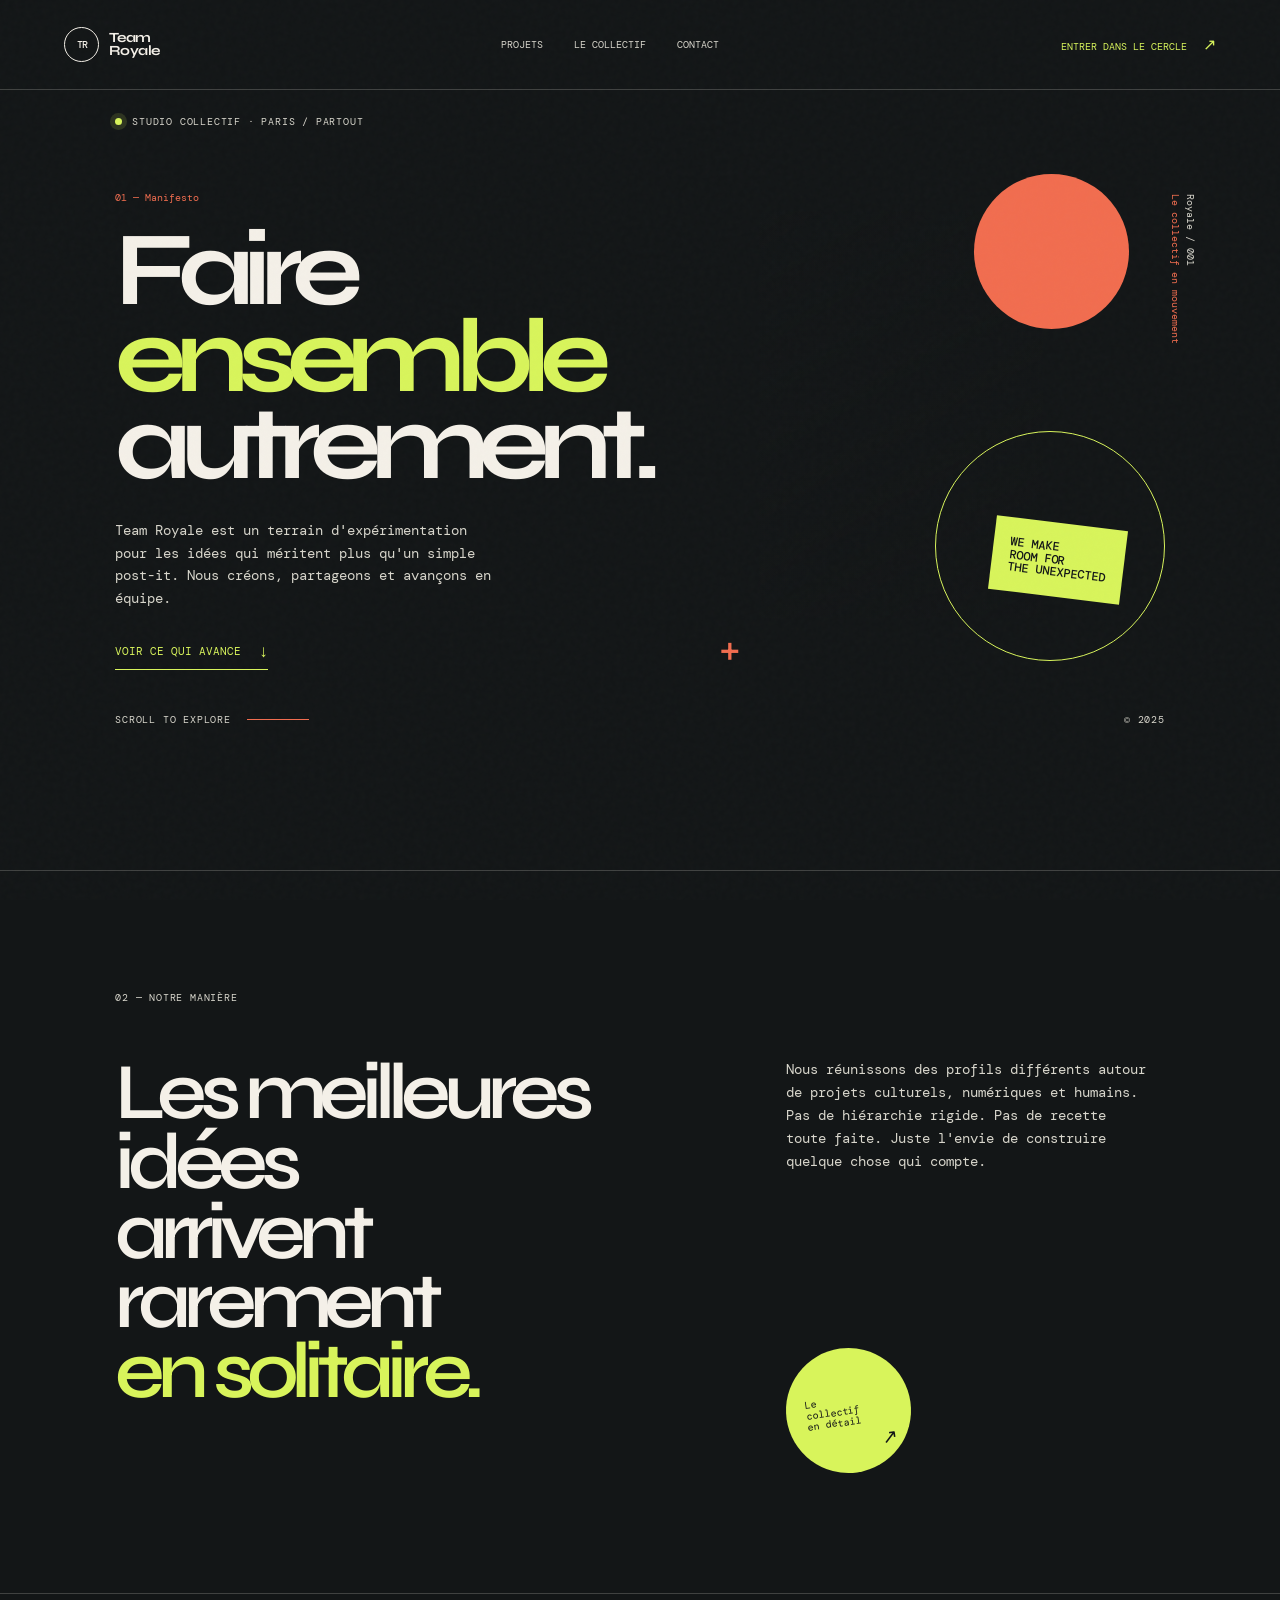
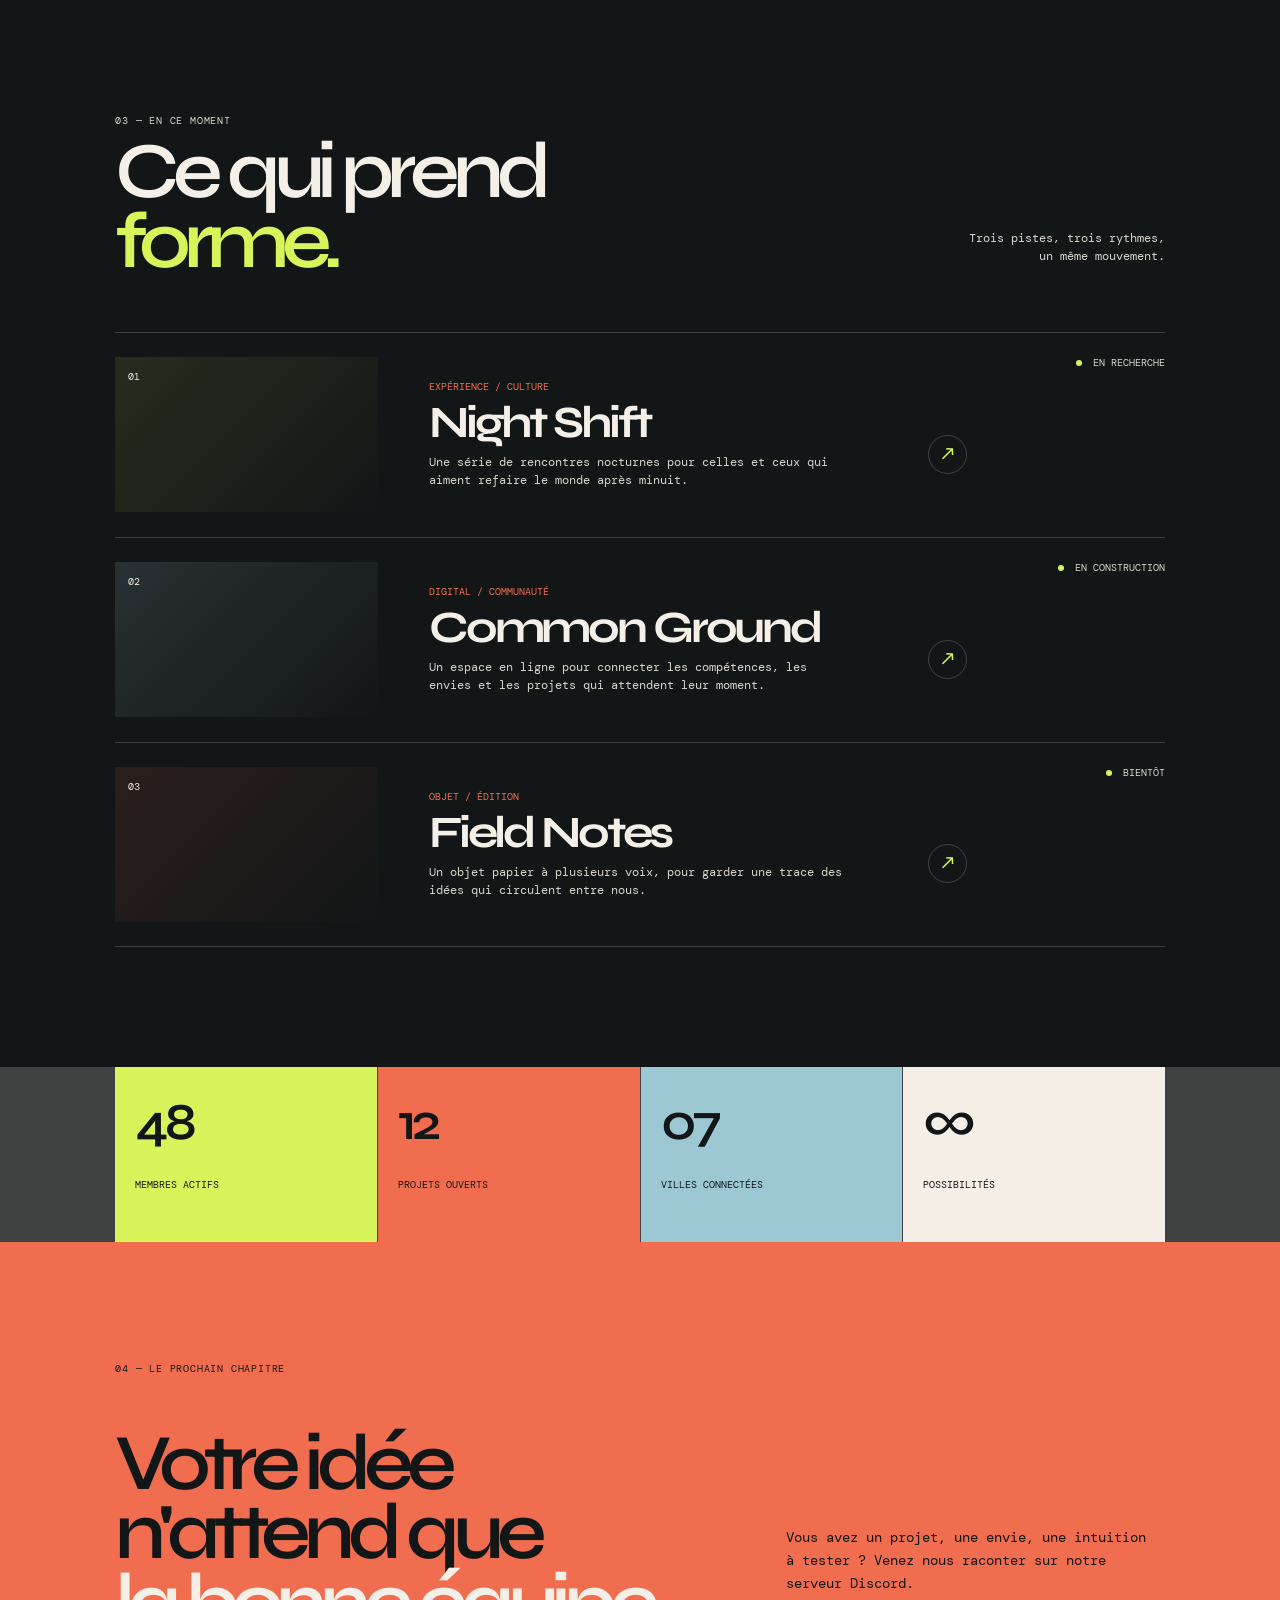
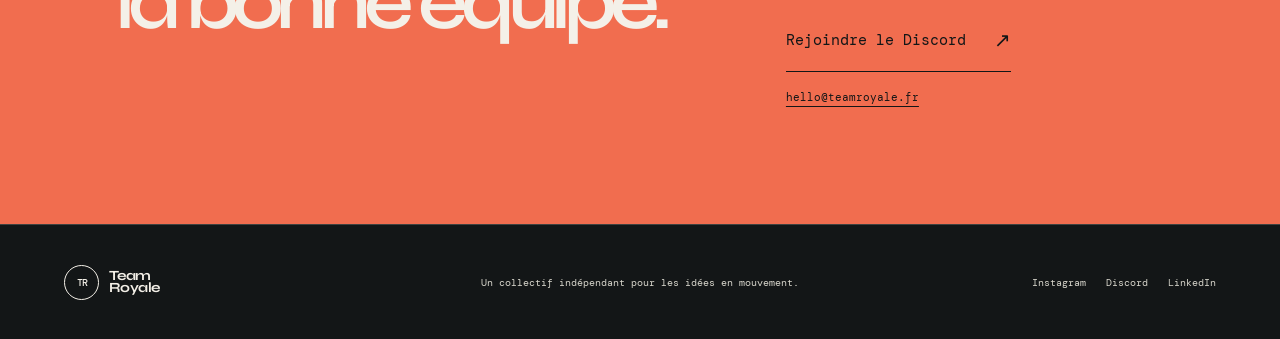
==== acceuil.html @ 202d406e "mise à jour" ====
<!doctype html>
<html lang="fr">
<head>
    <meta charset="UTF-8">
    <meta name="viewport" content="width=device-width, initial-scale=1.0">
    <meta name="description" content="Team Royale est un collectif qui transforme les bonnes idées en projets vivants.">
    <title>Team Royale — Communauté</title>
    <link rel="preconnect" href="https://fonts.googleapis.com">
    <link rel="preconnect" href="https://fonts.gstatic.com" crossorigin>
    <link href="https://fonts.googleapis.com/css2?family=DM+Mono:wght@400;500&family=Syne:wght@400;600;700;800&display=swap" rel="stylesheet">
    <link rel="stylesheet" href="acceuil.css">
</head>
<body>
    <div class="grain"></div>
    <header class="topbar">
        <a class="logo" href="#accueil" aria-label="Team Royale - Accueil"><span>TR</span><b>Team<br>Royale</b></a>
        <nav class="nav" aria-label="Navigation principale">
            <a href="#projets">Projets</a>
            <a href="#collectif">Le collectif</a>
            <a href="#contact">Contact</a>
        </nav>
        <a class="topbar-cta" href="https://discord.com/invite/ad7aMevNMx" target="_blank" rel="noopener noreferrer">Entrer dans le cercle <span>↗</span></a>
    </header>

    <main id="accueil">
        <section class="hero">
            <div class="hero-topline"><span class="pulse"></span> Studio collectif · Paris / partout</div>
            <div class="hero-layout">
                <div class="hero-copy">
                    <p class="hero-index">01 — Manifesto</p>
                    <h1>Faire<br><i>ensemble</i><br>autrement.</h1>
                    <p class="hero-text">Team Royale est un terrain d'expérimentation pour les idées qui méritent plus qu'un simple post-it. Nous créons, partageons et avançons en équipe.</p>
                    <a class="underlined-link" href="#projets">Voir ce qui avance <span>↓</span></a>
                </div>
                <div class="hero-visual" role="img" aria-label="Composition abstraite aux couleurs de Team Royale">
                    <div class="visual-photo"></div>
                    <div class="visual-sun"></div>
                    <div class="visual-circle"></div>
                    <div class="visual-tag">WE MAKE<br>ROOM FOR<br>THE UNEXPECTED</div>
                    <div class="visual-cross">+</div>
                    <div class="visual-caption">Royale / 001<br><span>Le collectif en mouvement</span></div>
                </div>
            </div>
            <div class="hero-bottomline"><span>Scroll to explore</span><span class="line"></span><span>© 2025</span></div>
        </section>

        <section class="statement" id="collectif">
            <p class="label">02 — Notre manière</p>
            <div class="statement-content">
                <h2>Les meilleures idées<br>arrivent rarement<br><i>en solitaire.</i></h2>
                <div class="statement-side">
                    <p>Nous réunissons des profils différents autour de projets culturels, numériques et humains. Pas de hiérarchie rigide. Pas de recette toute faite. Juste l'envie de construire quelque chose qui compte.</p>
                    <a class="circle-link" href="#contact" aria-label="En savoir plus sur le collectif"><span>Le collectif<br>en détail</span><b>↗</b></a>
                </div>
            </div>
        </section>

        <section class="projects" id="projets">
            <div class="section-head">
                <div><p class="label">03 — En ce moment</p><h2>Ce qui prend<br><i>forme.</i></h2></div>
                <p>Trois pistes, trois rythmes,<br>un même mouvement.</p>
            </div>
            <div class="project-list">
                <article class="project-row">
                    <div class="project-visual visual-one"><span>01</span></div>
                    <div class="project-details"><p class="project-category">Expérience / Culture</p><h3>Night Shift</h3><p class="project-description">Une série de rencontres nocturnes pour celles et ceux qui aiment refaire le monde après minuit.</p><a href="#contact" aria-label="Découvrir Night Shift">↗</a></div>
                    <div class="project-status"><span></span> En recherche</div>
                </article>
                <article class="project-row">
                    <div class="project-visual visual-two"><span>02</span></div>
                    <div class="project-details"><p class="project-category">Digital / Communauté</p><h3>Common Ground</h3><p class="project-description">Un espace en ligne pour connecter les compétences, les envies et les projets qui attendent leur moment.</p><a href="#contact" aria-label="Découvrir Common Ground">↗</a></div>
                    <div class="project-status"><span></span> En construction</div>
                </article>
                <article class="project-row">
                    <div class="project-visual visual-three"><span>03</span></div>
                    <div class="project-details"><p class="project-category">Objet / Édition</p><h3>Field Notes</h3><p class="project-description">Un objet papier à plusieurs voix, pour garder une trace des idées qui circulent entre nous.</p><a href="#contact" aria-label="Découvrir Field Notes">↗</a></div>
                    <div class="project-status"><span></span> Bientôt</div>
                </article>
            </div>
        </section>

        <section class="numbers" aria-label="Chiffres de Team Royale">
            <div><strong>48</strong><span>membres actifs</span></div>
            <div><strong>12</strong><span>projets ouverts</span></div>
            <div><strong>07</strong><span>villes connectées</span></div>
            <div><strong>∞</strong><span>possibilités</span></div>
        </section>

        <section class="contact" id="contact">
            <p class="label">04 — Le prochain chapitre</p>
            <div class="contact-content">
                <h2>Votre idée<br>n'attend que<br><i>la bonne équipe.</i></h2>
                <div class="contact-action"><p>Vous avez un projet, une envie, une intuition à tester ? Venez nous raconter sur notre serveur Discord.</p><a class="contact-button" href="https://discord.com/invite/ad7aMevNMx" target="_blank" rel="noopener noreferrer">Rejoindre le Discord <span>↗</span></a><a class="contact-email" href="mailto:hello@teamroyale.fr">hello@teamroyale.fr</a></div>
            </div>
        </section>
    </main>

    <footer class="footer">
        <a class="logo" href="#accueil"><span>TR</span><b>Team<br>Royale</b></a>
        <p>Un collectif indépendant pour les idées en mouvement.</p>
        <div class="footer-links"><a href="#contact">Instagram</a><a href="https://discord.com/invite/ad7aMevNMx" target="_blank" rel="noopener noreferrer">Discord</a><a href="#contact">LinkedIn</a></div>
    </footer>
</body>
</html>
---- acceuil.css ----
:root {
    --night: #131617;
    --cream: #f4f0e8;
    --soft: #d8d6cc;
    --acid: #d8f45b;
    --orange: #f16d4f;
    --blue: #9cc8d4;
    --line: rgba(244, 240, 232, .2);
    --heading: "Syne", sans-serif;
    --mono: "DM Mono", monospace;
}

* { box-sizing: border-box; }
html { scroll-behavior: smooth; }
body { margin: 0; background: var(--night); color: var(--cream); font-family: var(--heading); }
a { color: inherit; text-decoration: none; }
.grain { position: fixed; z-index: 10; inset: 0; pointer-events: none; opacity: .045; background-image: url("data:image/svg+xml,%3Csvg viewBox='0 0 180 180' xmlns='http://www.w3.org/2000/svg'%3E%3Cfilter id='n'%3E%3CfeTurbulence type='fractalNoise' baseFrequency='.9' numOctaves='4' stitchTiles='stitch'/%3E%3C/filter%3E%3Crect width='100%25' height='100%25' filter='url(%23n)' opacity='.45'/%3E%3C/svg%3E"); }
.topbar { position: relative; z-index: 2; min-height: 90px; padding: 22px 5vw; display: flex; align-items: center; justify-content: space-between; border-bottom: 1px solid var(--line); }
.logo { display: flex; align-items: center; gap: 10px; font-size: 14px; line-height: .86; letter-spacing: -.04em; }
.logo span { display: grid; place-items: center; width: 35px; height: 35px; border: 1px solid var(--cream); border-radius: 50%; font: 500 10px var(--mono); letter-spacing: -.1em; }
.logo b { font-weight: 700; }
.nav { display: flex; gap: 31px; color: var(--soft); font: 10px var(--mono); text-transform: uppercase; }
.nav a, .footer-links a, .topbar-cta { transition: color .2s ease; }
.nav a:hover, .footer-links a:hover, .topbar-cta:hover { color: var(--acid); }
.topbar-cta { color: var(--acid); font: 10px var(--mono); text-transform: uppercase; }
.topbar-cta span { margin-left: 10px; font-size: 16px; }
.hero { position: relative; min-height: 780px; padding: 25px 9vw 35px; }
.hero-topline, .hero-bottomline, .label { color: var(--soft); font: 10px var(--mono); letter-spacing: .08em; text-transform: uppercase; }
.hero-topline { display: flex; align-items: center; gap: 10px; }
.pulse { width: 7px; height: 7px; border-radius: 50%; background: var(--acid); box-shadow: 0 0 0 5px rgba(216, 244, 91, .13); }
.hero-layout { display: grid; grid-template-columns: 1fr 1fr; gap: 5vw; align-items: center; max-width: 1230px; margin: 35px auto 0; }
.hero-index { margin: 0 0 23px; color: var(--orange); font: 10px var(--mono); }
h1, h2, h3, p { margin-top: 0; }
h1 { margin-bottom: 31px; font-size: clamp(65px, 8.2vw, 130px); line-height: .83; letter-spacing: -.1em; font-weight: 700; }
h1 i, h2 i { color: var(--acid); font-style: normal; }
.hero-text { max-width: 385px; margin-bottom: 31px; color: var(--soft); font: 14px/1.6 var(--mono); }
.underlined-link { display: inline-flex; align-items: center; gap: 17px; padding-bottom: 7px; border-bottom: 1px solid var(--acid); color: var(--acid); font: 11px var(--mono); text-transform: uppercase; }
.underlined-link span { font-size: 17px; }
.hero-visual { position: relative; height: 535px; }
.visual-photo { position: absolute; top: 9%; left: 10%; width: 63%; height: 76%; background: linear-gradient(150deg, rgba(19, 22, 23, .05), rgba(19, 22, 23, .5)), url("https://images.unsplash.com/photo-1497366811353-6870744d04b2?auto=format&fit=crop&w=900&q=85") center/cover; filter: saturate(.85); }
.visual-sun { position: absolute; top: 2%; right: 8%; width: 155px; height: 155px; border-radius: 50%; background: var(--orange); }
.visual-circle { position: absolute; right: 0; bottom: 7%; width: 230px; height: 230px; border: 1px solid var(--acid); border-radius: 50%; }
.visual-tag { position: absolute; right: 9%; bottom: 19%; padding: 18px 17px; color: var(--night); background: var(--acid); font: 500 12px/1.05 var(--mono); transform: rotate(7deg); }
.visual-cross { position: absolute; left: 1%; bottom: 4%; color: var(--orange); font-size: 47px; }
.visual-caption { position: absolute; top: 31%; right: -4%; color: var(--soft); font: 10px/1.5 var(--mono); transform: rotate(90deg); transform-origin: right; }
.visual-caption span { color: var(--orange); }
.hero-bottomline { display: flex; align-items: center; gap: 16px; max-width: 1230px; margin: 15px auto 0; }
.hero-bottomline .line { width: 62px; height: 1px; background: var(--orange); }
.hero-bottomline span:last-child { margin-left: auto; }
.statement, .projects, .contact { padding: 120px 9vw; border-top: 1px solid var(--line); }
.statement-content, .contact-content { display: grid; grid-template-columns: 1.2fr .8fr; gap: 8vw; margin-top: 54px; }
h2 { font-size: clamp(48px, 6.2vw, 92px); line-height: .88; letter-spacing: -.09em; font-weight: 600; }
.statement-side { display: flex; flex-direction: column; justify-content: space-between; align-items: flex-start; min-height: 270px; }
.statement-side p, .contact-action p { max-width: 360px; color: var(--soft); font: 14px/1.65 var(--mono); }
.circle-link { display: grid; grid-template-columns: 1fr 25px; align-items: center; gap: 18px; width: 125px; height: 125px; padding: 20px; border-radius: 50%; color: var(--night); background: var(--acid); font: 10px/1.1 var(--mono); transform: rotate(-8deg); transition: transform .2s ease; }
.circle-link:hover { transform: rotate(0) scale(1.04); }
.circle-link b { align-self: end; font-size: 19px; font-weight: 400; }
.section-head { display: flex; align-items: end; justify-content: space-between; gap: 30px; margin-bottom: 55px; }
.section-head h2 { margin: 0; }
.section-head > p { color: var(--soft); font: 12px/1.5 var(--mono); text-align: right; }
.project-row { display: grid; grid-template-columns: 25% 1fr 14%; gap: 4vw; align-items: center; min-height: 205px; padding: 23px 0; border-top: 1px solid var(--line); }
.project-row:last-child { border-bottom: 1px solid var(--line); }
.project-visual { position: relative; height: 155px; overflow: hidden; }
.project-visual span { position: absolute; z-index: 1; top: 13px; left: 13px; color: var(--cream); font: 10px var(--mono); }
.visual-one { background: linear-gradient(135deg, rgba(216, 244, 91, .1), rgba(19, 22, 23, .3)), url("https://images.unsplash.com/photo-1500534623283-312aade485b7?auto=format&fit=crop&w=600&q=80") center/cover; }
.visual-two { background: linear-gradient(135deg, rgba(156, 200, 212, .15), rgba(19, 22, 23, .4)), url("https://images.unsplash.com/photo-1516321318423-f06f85e504b3?auto=format&fit=crop&w=600&q=80") center/cover; }
.visual-three { background: linear-gradient(135deg, rgba(241, 109, 79, .1), rgba(19, 22, 23, .35)), url("https://images.unsplash.com/photo-1523726491678-bf852e717f6a?auto=format&fit=crop&w=600&q=80") center/cover; }
.project-details { position: relative; }
.project-category, .project-status { margin-bottom: 10px; color: var(--orange); font: 10px var(--mono); text-transform: uppercase; }
h3 { margin: 0 0 10px; font-size: clamp(28px, 3.5vw, 47px); line-height: .9; letter-spacing: -.07em; }
.project-description { max-width: 420px; margin: 0; color: var(--soft); font: 12px/1.5 var(--mono); }
.project-details > a { position: absolute; right: 0; top: 50%; display: grid; place-items: center; width: 39px; height: 39px; border: 1px solid var(--line); border-radius: 50%; color: var(--acid); font-size: 20px; transition: background .2s ease; }
.project-details > a:hover { background: var(--orange); }
.project-status { align-self: start; justify-self: end; color: var(--soft); white-space: nowrap; }
.project-status span { display: inline-block; width: 6px; height: 6px; margin-right: 5px; border-radius: 50%; background: var(--acid); }
.numbers { display: grid; grid-template-columns: repeat(4, 1fr); gap: 1px; padding: 0 9vw; background: var(--line); }
.numbers div { min-height: 175px; padding: 35px 20px; background: var(--acid); color: var(--night); }
.numbers div:nth-child(2) { background: var(--orange); }
.numbers div:nth-child(3) { background: var(--blue); }
.numbers div:nth-child(4) { background: var(--cream); }
.numbers strong { display: block; margin-bottom: 30px; font-size: 52px; line-height: .8; letter-spacing: -.09em; font-weight: 600; }
.numbers span { font: 10px var(--mono); text-transform: uppercase; }
.contact { min-height: 580px; background: var(--orange); color: var(--night); border-top: 0; }
.contact .label { color: var(--night); }
.contact-content { align-items: end; }
.contact h2 i { color: var(--cream); }
.contact-action p { color: var(--night); }
.contact-button { display: inline-flex; align-items: center; gap: 28px; padding: 18px 0; border-bottom: 1px solid var(--night); font: 15px var(--mono); }
.contact-button span { font-size: 20px; }
.contact-email { display: block; margin-top: 18px; font: 11px var(--mono); text-decoration: underline; text-underline-offset: 5px; }
.footer { min-height: 115px; padding: 32px 5vw; display: grid; grid-template-columns: 1fr 1fr 1fr; align-items: center; gap: 20px; border-top: 1px solid var(--line); }
.footer p { margin: 0; color: var(--soft); font: 10px var(--mono); text-align: center; }
.footer-links { display: flex; justify-content: end; gap: 20px; color: var(--soft); font: 10px var(--mono); }

@media (max-width: 800px) {
    .topbar { padding: 18px 6vw; }
    .nav { display: none; }
    .hero { min-height: auto; padding: 25px 8vw 50px; }
    .hero-layout, .statement-content, .contact-content { display: block; }
    .hero-layout { margin-top: 60px; }
    h1 { font-size: clamp(65px, 18vw, 105px); }
    .hero-visual { height: 400px; margin-top: 65px; }
    .visual-photo { width: 70%; }
    .visual-sun { width: 115px; height: 115px; }
    .visual-circle { width: 180px; height: 180px; }
    .hero-bottomline { margin-top: 28px; }
    .statement, .projects, .contact { padding: 85px 8vw; }
    .statement-content, .contact-content { margin-top: 40px; }
    .statement-side, .contact-action { margin-top: 45px; }
    .section-head { display: block; margin-bottom: 40px; }
    .section-head > p { margin-top: 25px; text-align: left; }
    .project-row { grid-template-columns: 1fr; gap: 17px; padding: 30px 0; }
    .project-visual { height: 210px; }
    .project-status { justify-self: start; }
    .numbers { grid-template-columns: 1fr 1fr; padding: 0 8vw; }
    .numbers div { min-height: 135px; padding: 25px 15px; }
    .numbers strong { margin-bottom: 20px; font-size: 40px; }
    .footer { grid-template-columns: 1fr; justify-items: center; text-align: center; }
    .footer-links { justify-content: center; }
}

@media (prefers-reduced-motion: reduce) { html { scroll-behavior: auto; } *, *::before, *::after { transition-duration: .01ms !important; } }
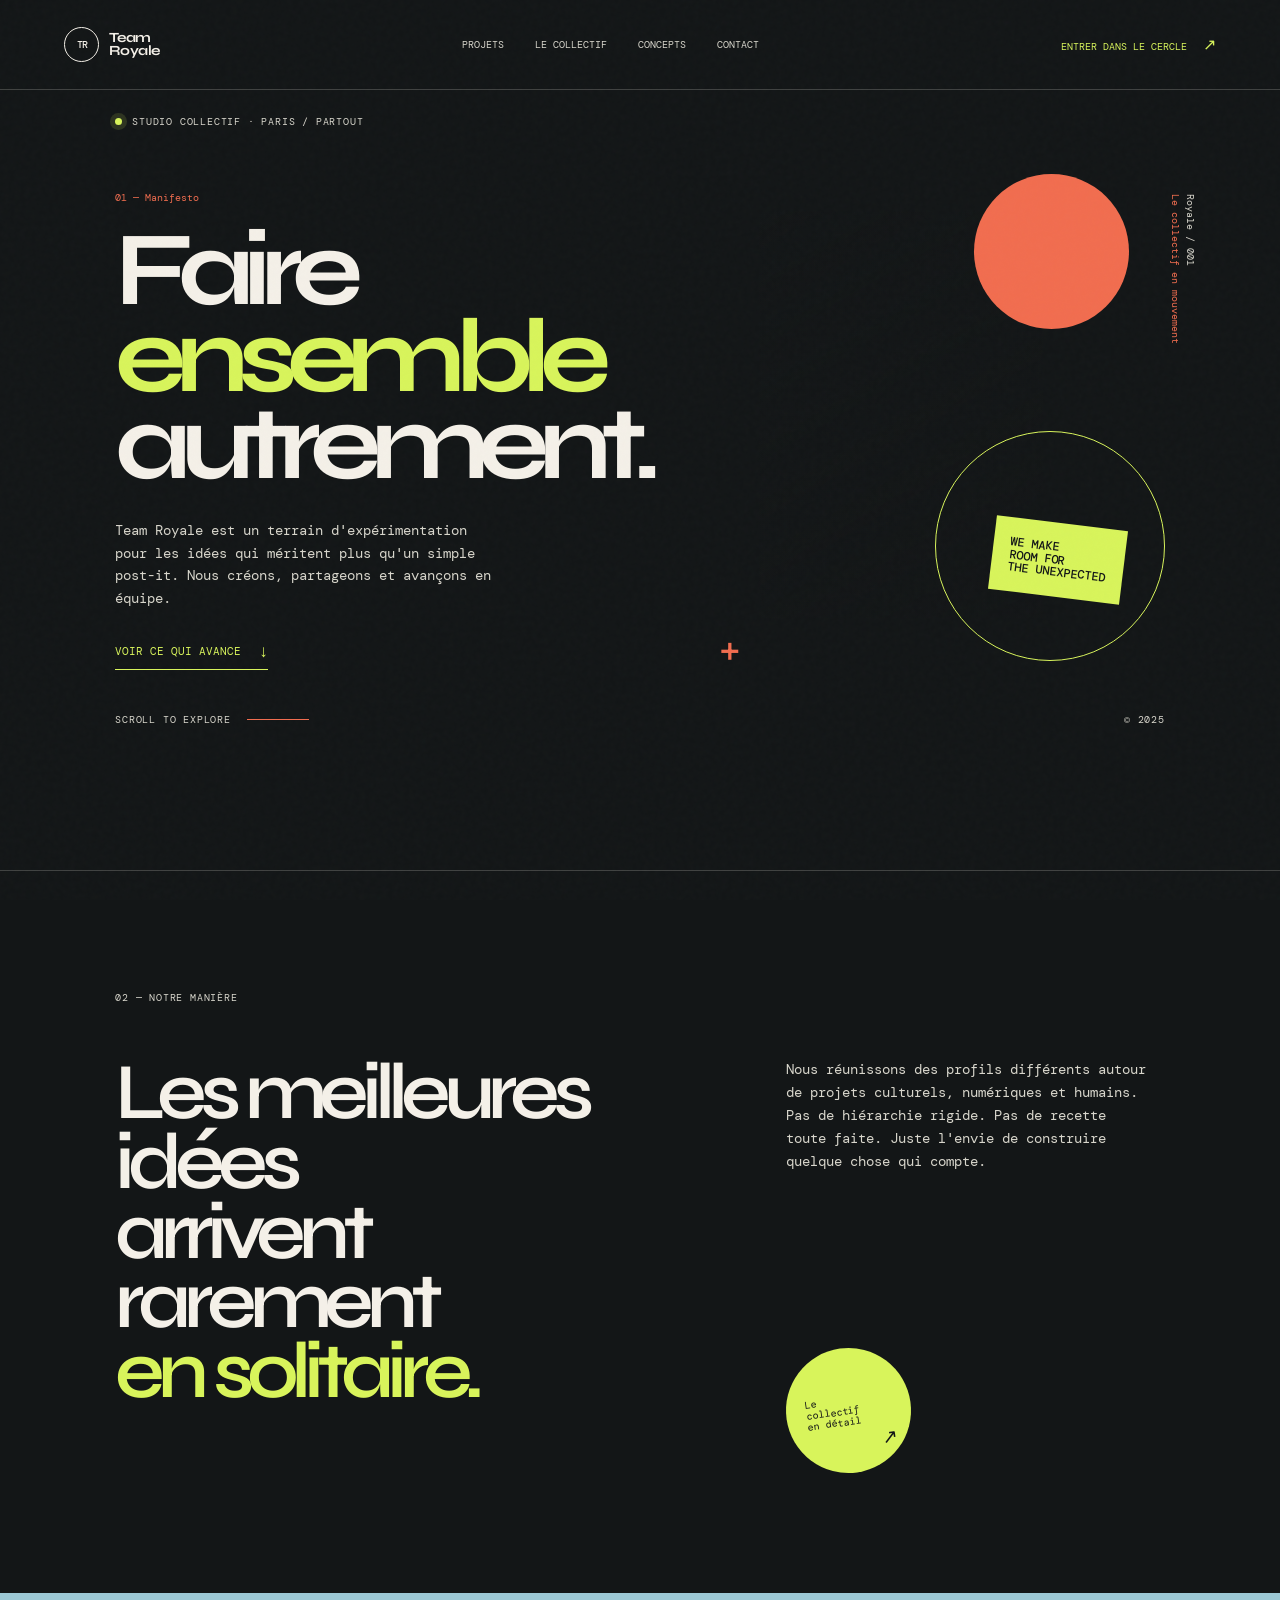
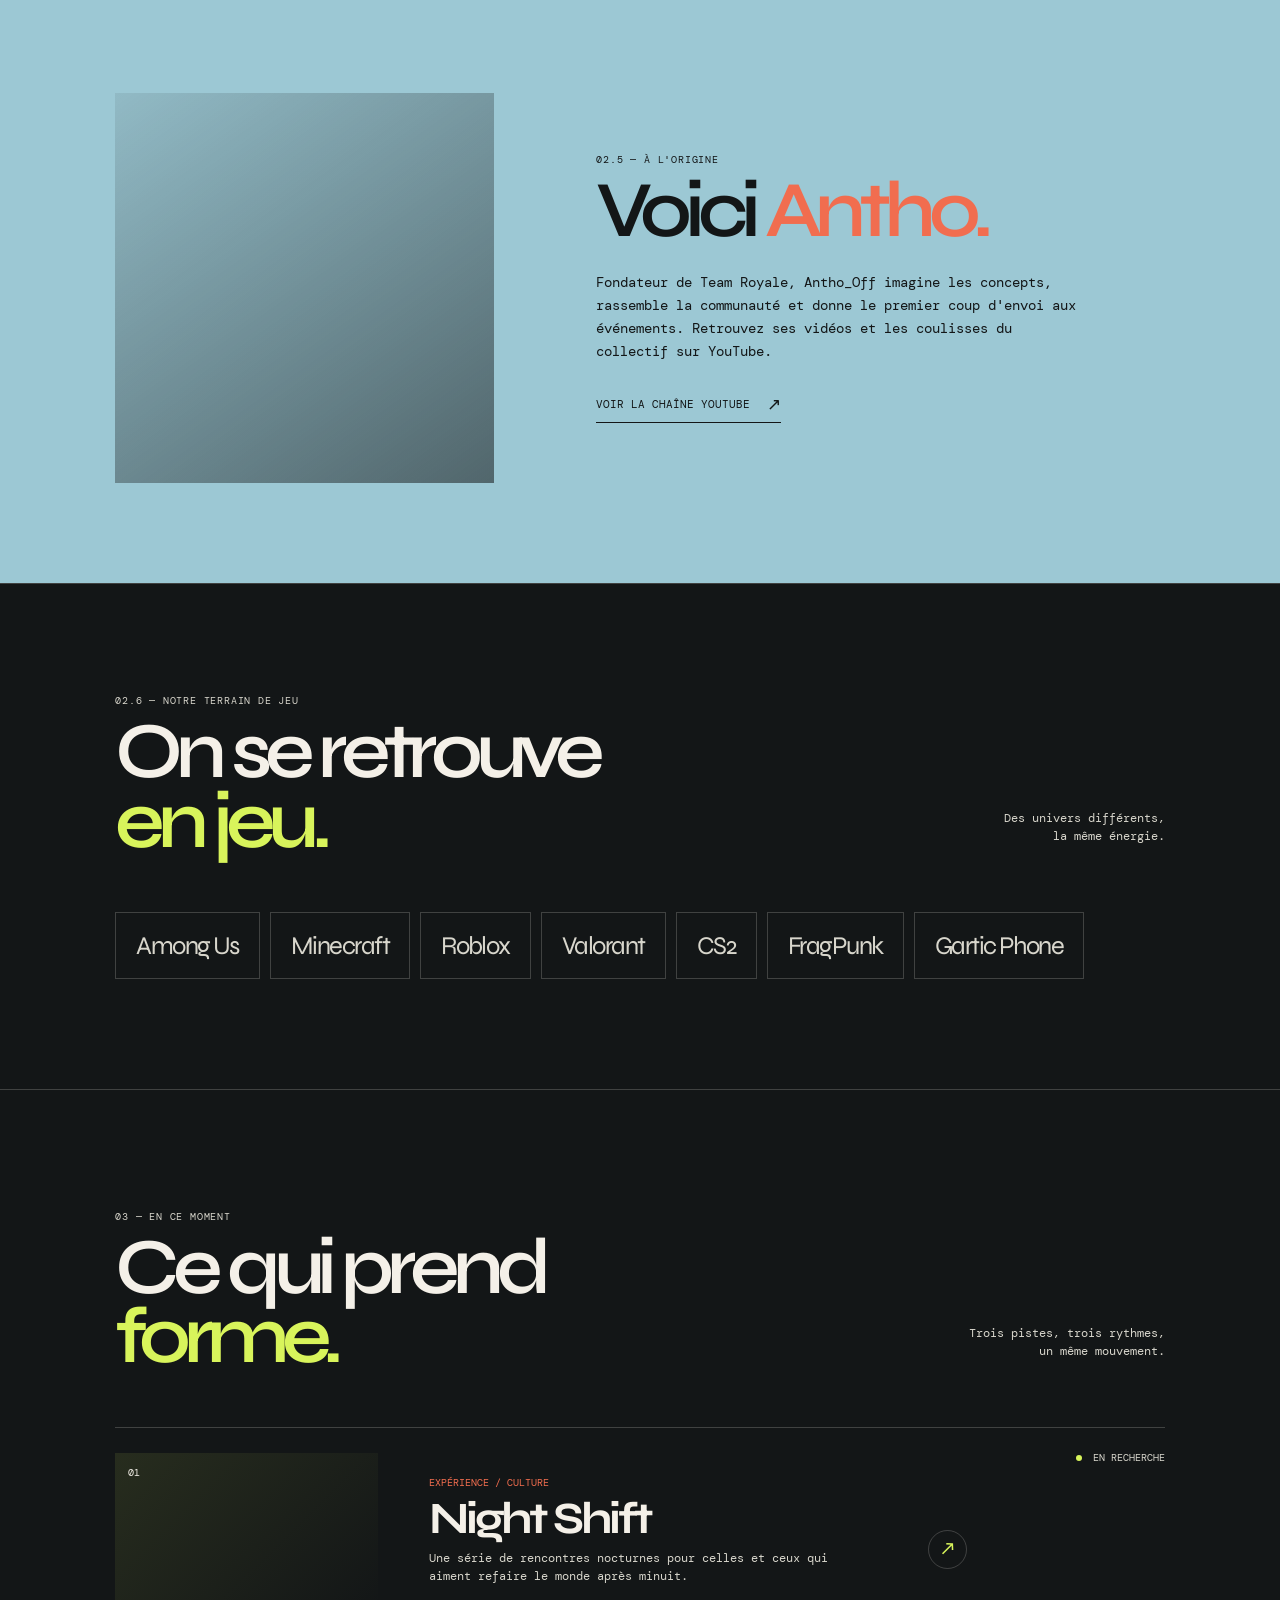
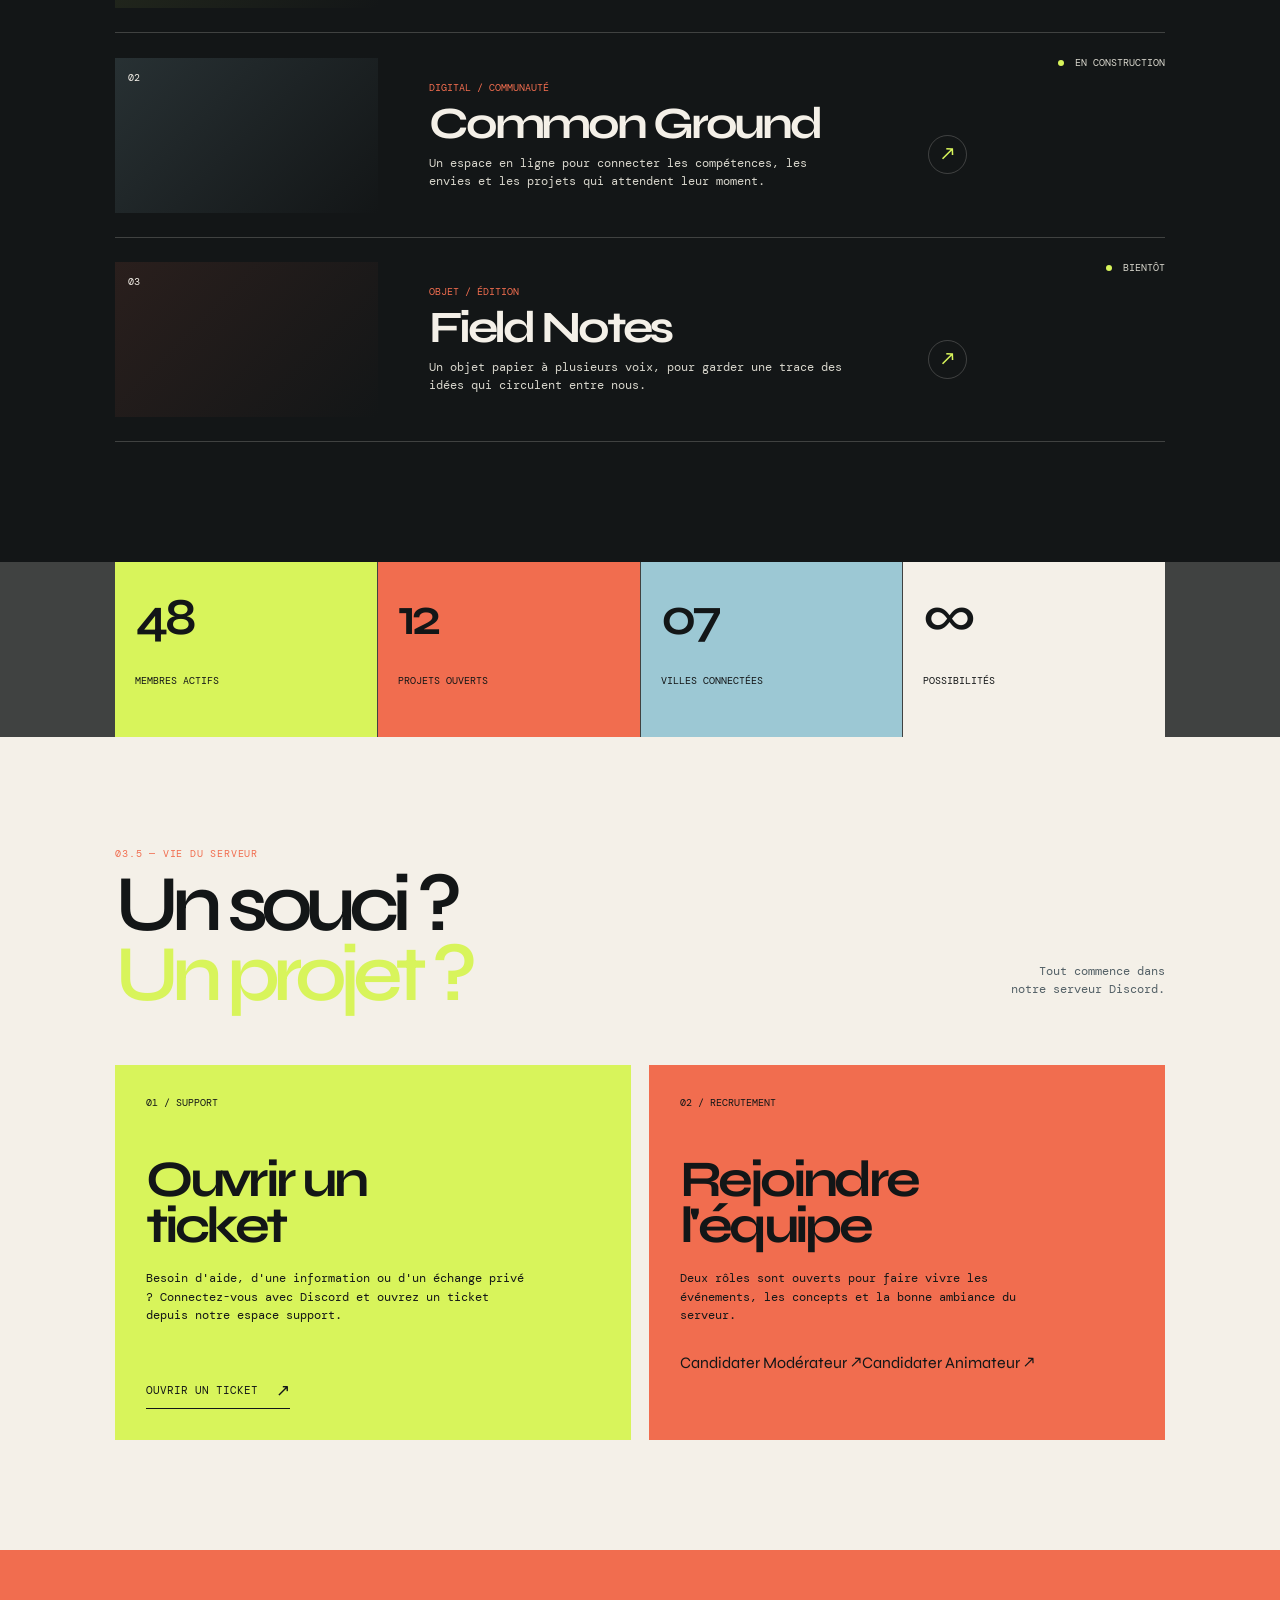
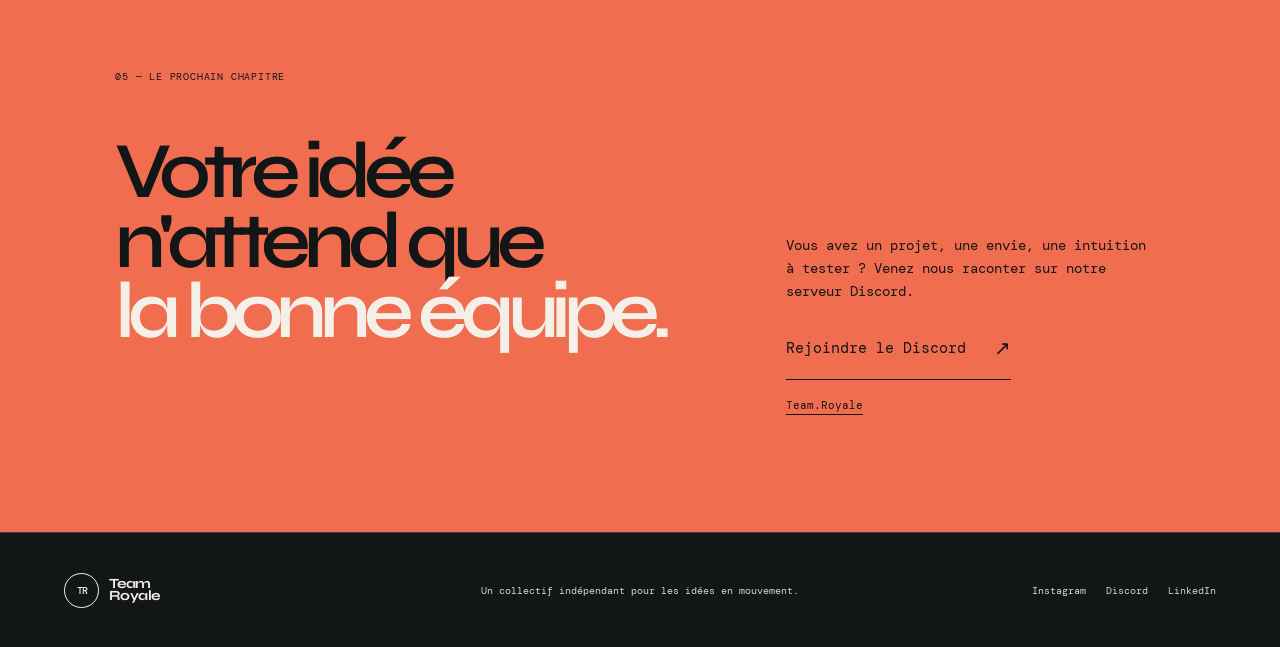
==== commit 4e5948a8: "support discord en cours" ====
--- a/acceuil.html
+++ b/acceuil.html
@@ -17,6 +17,7 @@
         <nav class="nav" aria-label="Navigation principale">
             <a href="#projets">Projets</a>
             <a href="#collectif">Le collectif</a>
+            <a href="Concepts Discord.html">Concepts</a>
             <a href="#contact">Contact</a>
         </nav>
         <a class="topbar-cta" href="https://discord.com/invite/ad7aMevNMx" target="_blank" rel="noopener noreferrer">Entrer dans le cercle <span>↗</span></a>
@@ -55,6 +56,26 @@
             </div>
         </section>
 
+        <section class="founder-section" aria-labelledby="founder-title">
+            <div class="founder-portrait" role="img" aria-label="Portrait du fondateur Antho"></div>
+            <div class="founder-copy">
+                <p class="label">02.5 — À l'origine</p>
+                <h2 id="founder-title">Voici <i>Antho.</i></h2>
+                <p>Fondateur de Team Royale, Antho_Off imagine les concepts, rassemble la communauté et donne le premier coup d'envoi aux événements. Retrouvez ses vidéos et les coulisses du collectif sur YouTube.</p>
+                <a class="underlined-link" href="https://youtube.com/@Royale_Antho" target="_blank" rel="noopener noreferrer">Voir la chaîne YouTube <span>↗</span></a>
+            </div>
+        </section>
+
+        <section class="games-section" aria-labelledby="games-title">
+            <div class="section-head">
+                <div><p class="label">02.6 — Notre terrain de jeu</p><h2 id="games-title">On se retrouve<br><i>en jeu.</i></h2></div>
+                <p>Des univers différents,<br>la même énergie.</p>
+            </div>
+            <div class="game-list">
+                <span>Among Us</span><span>Minecraft</span><span>Roblox</span><span>Valorant</span><span>CS2</span><span>FragPunk</span><span>Gartic Phone</span>
+            </div>
+        </section>
+
         <section class="projects" id="projets">
             <div class="section-head">
                 <div><p class="label">03 — En ce moment</p><h2>Ce qui prend<br><i>forme.</i></h2></div>
@@ -86,11 +107,32 @@
             <div><strong>∞</strong><span>possibilités</span></div>
         </section>
 
+        <section class="discord-tools" aria-labelledby="discord-title">
+            <div class="section-head">
+                <div><p class="label">03.5 — Vie du serveur</p><h2 id="discord-title">Un souci ?<br><i>Un projet ?</i></h2></div>
+                <p>Tout commence dans<br>notre serveur Discord.</p>
+            </div>
+            <div class="tools-grid">
+                <article class="tool-card tool-support">
+                    <p class="tool-number">01 / SUPPORT</p>
+                    <h3>Ouvrir un<br>ticket</h3>
+                    <p>Besoin d'aide, d'une information ou d'un échange privé ? Connectez-vous avec Discord et ouvrez un ticket depuis notre espace support.</p>
+                    <a class="tool-link" href="ticket.php">Ouvrir un ticket <span>↗</span></a>
+                </article>
+                <article class="tool-card tool-recruitment">
+                    <p class="tool-number">02 / RECRUTEMENT</p>
+                    <h3>Rejoindre<br>l'équipe</h3>
+                    <p>Deux rôles sont ouverts pour faire vivre les événements, les concepts et la bonne ambiance du serveur.</p>
+                    <div class="recrutement-links"><a href="https://docs.google.com/forms/" target="_blank" rel="noopener noreferrer">Candidater Modérateur <span>↗</span></a><a href="https://docs.google.com/forms/" target="_blank" rel="noopener noreferrer">Candidater Animateur <span>↗</span></a></div>
+                </article>
+            </div>
+        </section>
+
         <section class="contact" id="contact">
-            <p class="label">04 — Le prochain chapitre</p>
+            <p class="label">05 — Le prochain chapitre</p>
             <div class="contact-content">
                 <h2>Votre idée<br>n'attend que<br><i>la bonne équipe.</i></h2>
-                <div class="contact-action"><p>Vous avez un projet, une envie, une intuition à tester ? Venez nous raconter sur notre serveur Discord.</p><a class="contact-button" href="https://discord.com/invite/ad7aMevNMx" target="_blank" rel="noopener noreferrer">Rejoindre le Discord <span>↗</span></a><a class="contact-email" href="mailto:hello@teamroyale.fr">hello@teamroyale.fr</a></div>
+                <div class="contact-action"><p>Vous avez un projet, une envie, une intuition à tester ? Venez nous raconter sur notre serveur Discord.</p><a class="contact-button" href="https://discord.com/invite/ad7aMevNMx" target="_blank" rel="noopener noreferrer">Rejoindre le Discord <span>↗</span></a><a class="contact-email" href="mailto:team.royale@proton.me">Team.Royale</a></div>
             </div>
         </section>
     </main>
--- a/acceuil.css
+++ b/acceuil.css
@@ -88,6 +88,31 @@
 .contact-button { display: inline-flex; align-items: center; gap: 28px; padding: 18px 0; border-bottom: 1px solid var(--night); font: 15px var(--mono); }
 .contact-button span { font-size: 20px; }
 .contact-email { display: block; margin-top: 18px; font: 11px var(--mono); text-decoration: underline; text-underline-offset: 5px; }
+.founder-section { display: grid; grid-template-columns: .8fr 1.2fr; gap: 8vw; align-items: center; padding: 100px 9vw; background: var(--blue); color: var(--night); }
+.founder-portrait { min-height: 390px; background: linear-gradient(145deg, rgba(19, 22, 23, .08), rgba(19, 22, 23, .55)), url("https://images.unsplash.com/photo-1535713875002-d1d0cf377fde?auto=format&fit=crop&w=800&q=85") center/cover; filter: saturate(.7); }
+.founder-copy .label { color: var(--night); }
+.founder-copy h2 { margin-bottom: 25px; }
+.founder-copy h2 i { color: var(--orange); }
+.founder-copy > p:not(.label) { max-width: 480px; margin-bottom: 30px; font: 14px/1.65 var(--mono); }
+.founder-copy .underlined-link { color: var(--night); border-color: var(--night); }
+.games-section { padding: 110px 9vw; border-top: 1px solid var(--line); }
+.game-list { display: flex; flex-wrap: wrap; gap: 10px; max-width: 1050px; }
+.game-list span { padding: 17px 20px; border: 1px solid var(--line); color: var(--soft); font-size: clamp(18px, 2vw, 28px); letter-spacing: -.06em; transition: color .2s ease, background .2s ease, transform .2s ease; }
+.game-list span:hover { color: var(--night); background: var(--acid); transform: translateY(-3px); }
+.discord-tools { padding: 110px 9vw; background: var(--cream); color: var(--night); }
+.discord-tools .label { color: var(--orange); }
+.discord-tools .section-head > p { color: #536066; }
+.tools-grid { display: grid; grid-template-columns: 1fr 1fr; gap: 18px; }
+.tool-card { min-height: 375px; padding: 31px; display: flex; flex-direction: column; }
+.tool-support { background: var(--acid); }
+.tool-recruitment { background: var(--orange); }
+.tool-number { margin-bottom: 48px; font: 10px var(--mono); }
+.tool-card h3 { margin-bottom: 20px; font-size: clamp(32px, 4vw, 56px); }
+.tool-card > p:not(.tool-number) { max-width: 390px; margin-bottom: 28px; font: 12px/1.55 var(--mono); }
+.tool-link, .recruitment-links a { display: inline-flex; align-items: center; gap: 18px; width: fit-content; margin-top: auto; padding-bottom: 7px; border-bottom: 1px solid var(--night); font: 11px var(--mono); text-transform: uppercase; }
+.tool-link span, .recruitment-links span { font-size: 17px; }
+.recruitment-links { display: flex; flex-wrap: wrap; gap: 18px; margin-top: auto; }
+.recruitment-links a { margin-top: 0; }
 .footer { min-height: 115px; padding: 32px 5vw; display: grid; grid-template-columns: 1fr 1fr 1fr; align-items: center; gap: 20px; border-top: 1px solid var(--line); }
 .footer p { margin: 0; color: var(--soft); font: 10px var(--mono); text-align: center; }
 .footer-links { display: flex; justify-content: end; gap: 20px; color: var(--soft); font: 10px var(--mono); }
@@ -105,6 +130,12 @@
     .visual-circle { width: 180px; height: 180px; }
     .hero-bottomline { margin-top: 28px; }
     .statement, .projects, .contact { padding: 85px 8vw; }
+    .founder-section, .games-section, .discord-tools { padding: 80px 8vw; }
+    .founder-section { display: block; }
+    .founder-portrait { min-height: 340px; margin-bottom: 40px; }
+    .games-section .section-head { margin-bottom: 35px; }
+    .tools-grid { grid-template-columns: 1fr; }
+    .tool-card { min-height: 340px; }
     .statement-content, .contact-content { margin-top: 40px; }
     .statement-side, .contact-action { margin-top: 45px; }
     .section-head { display: block; margin-bottom: 40px; }
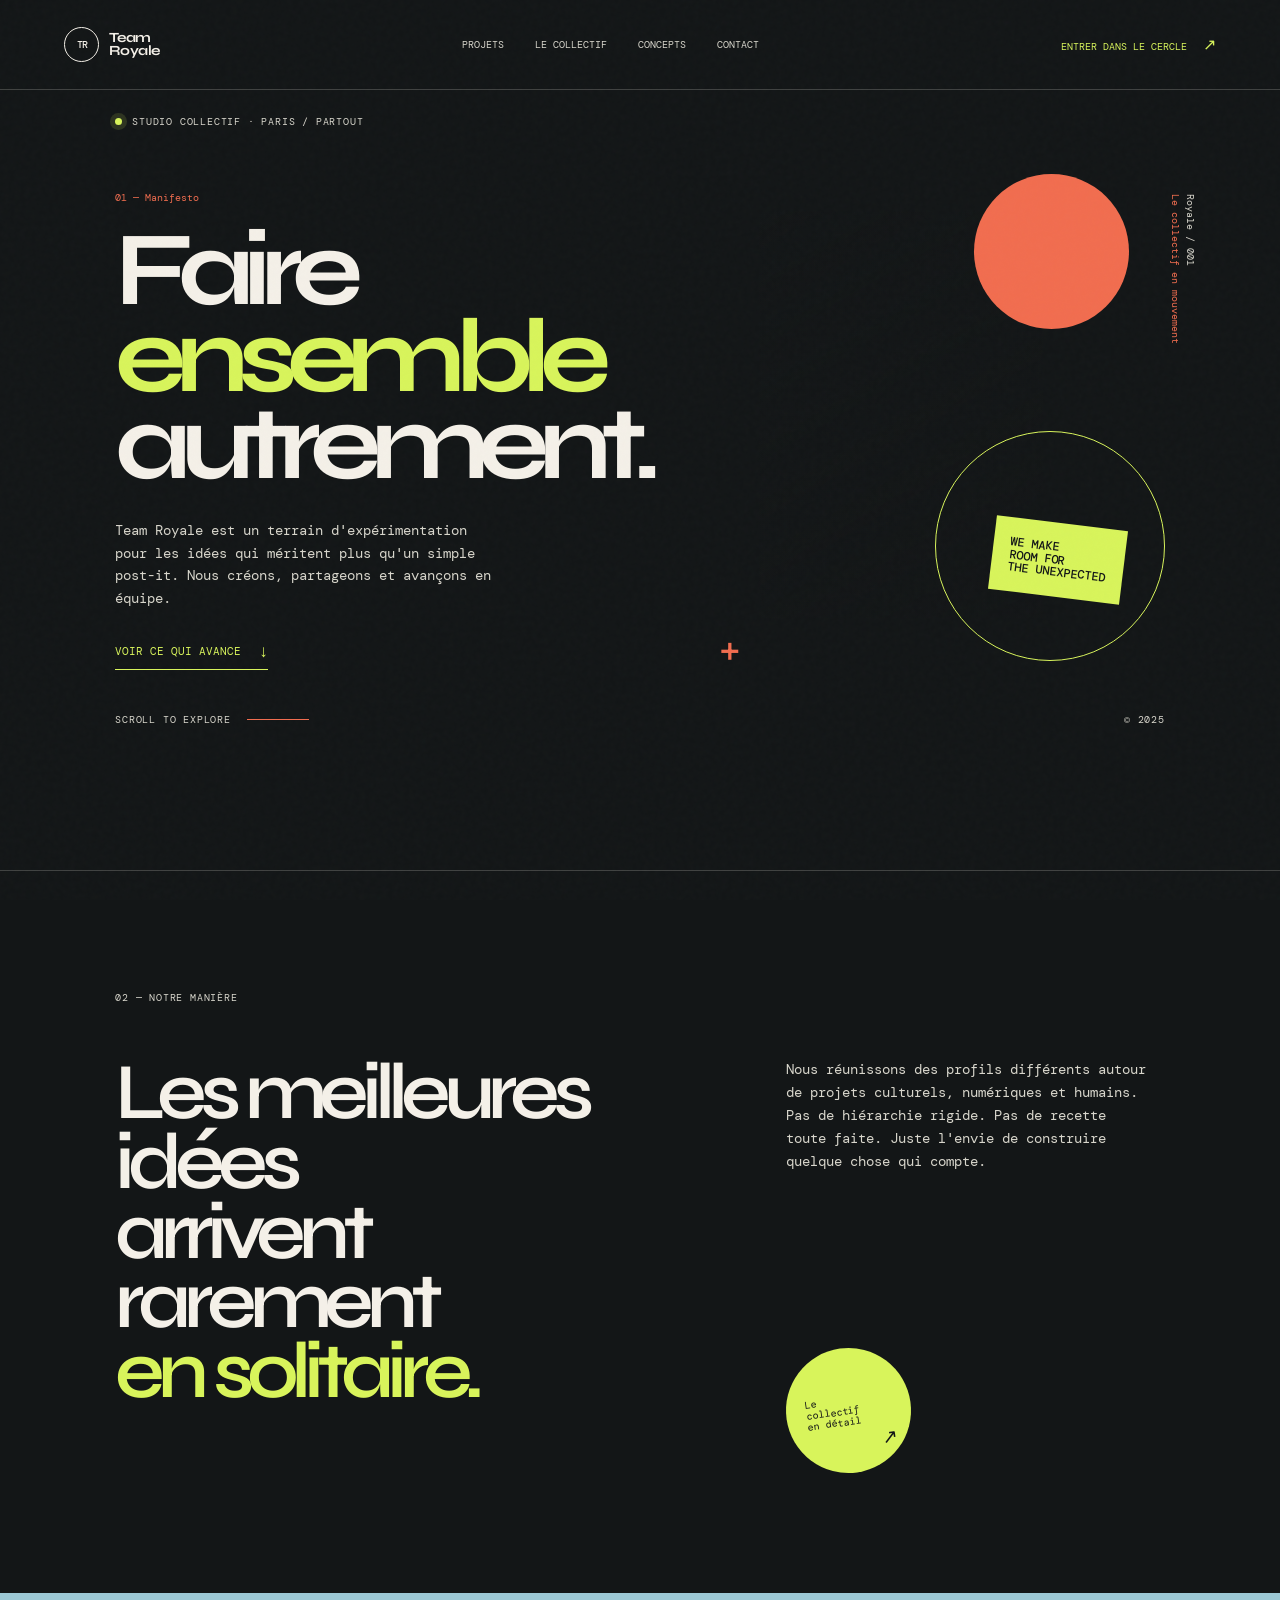
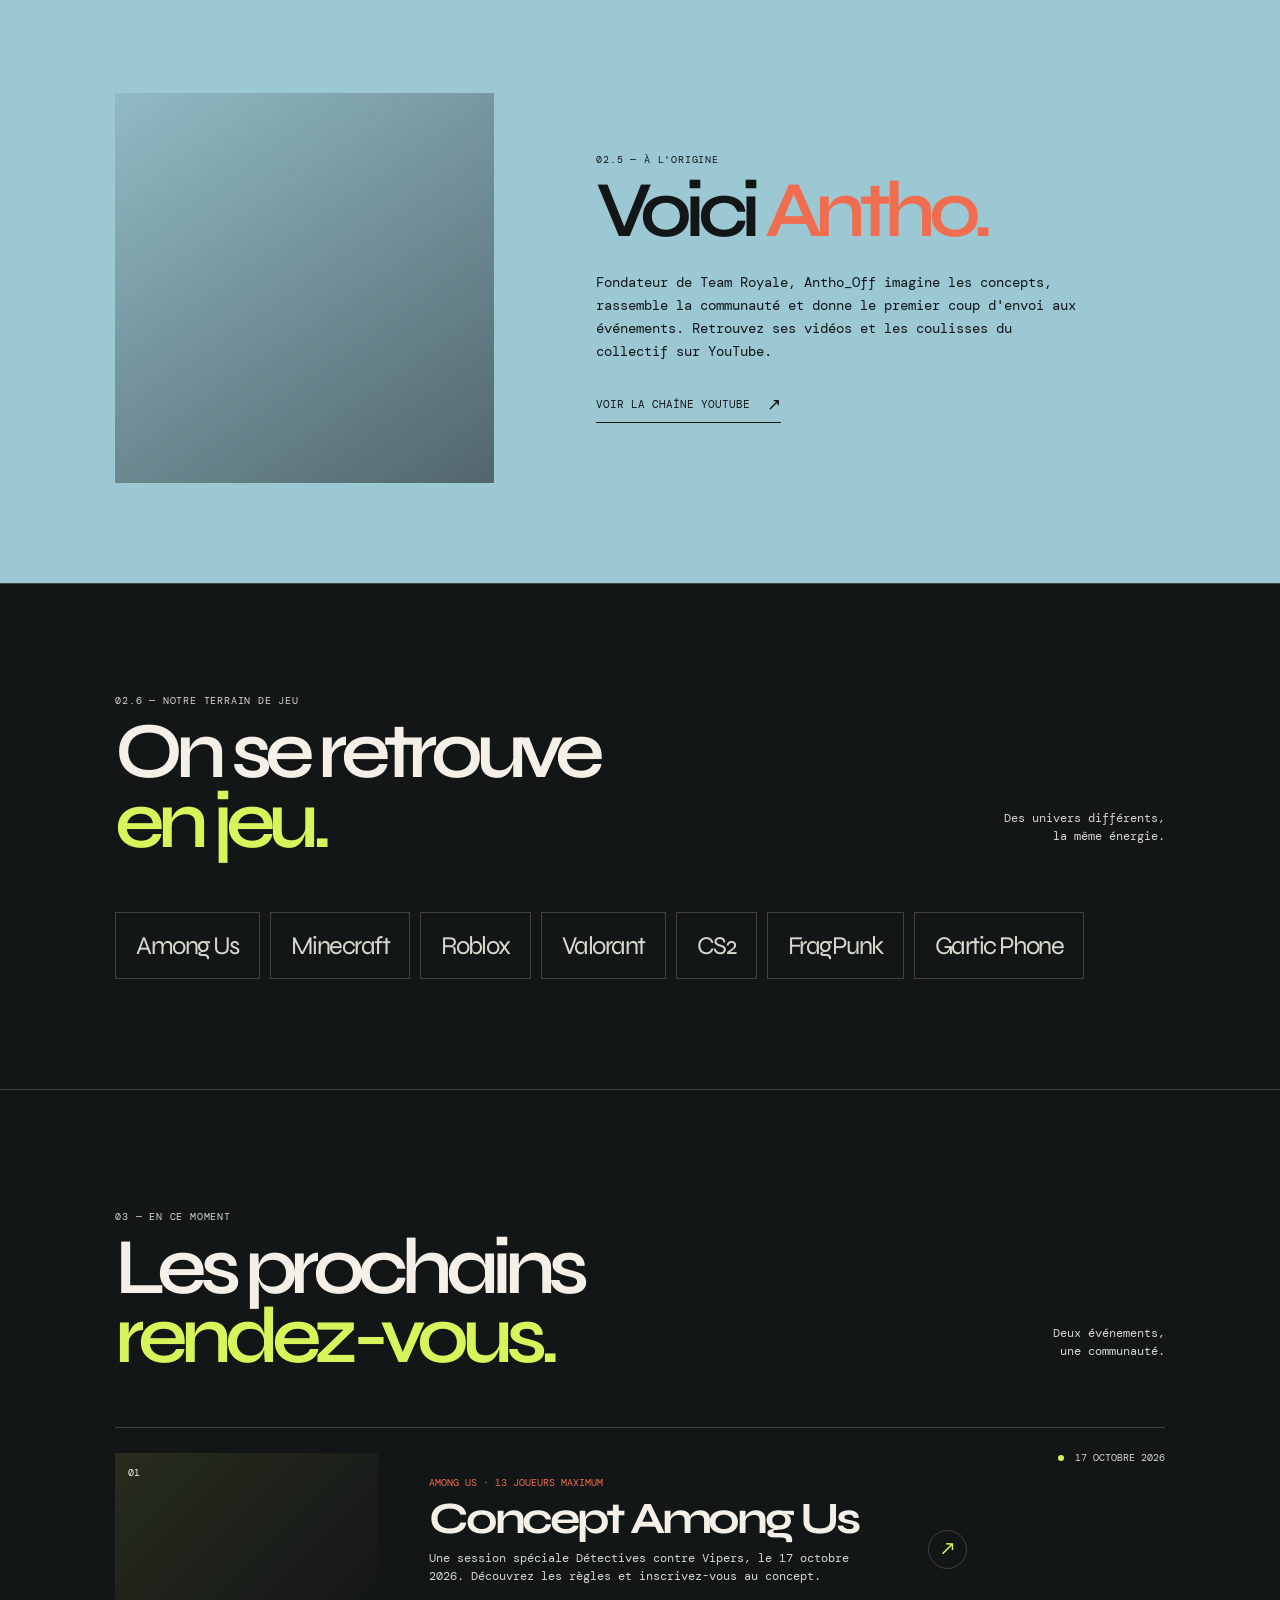
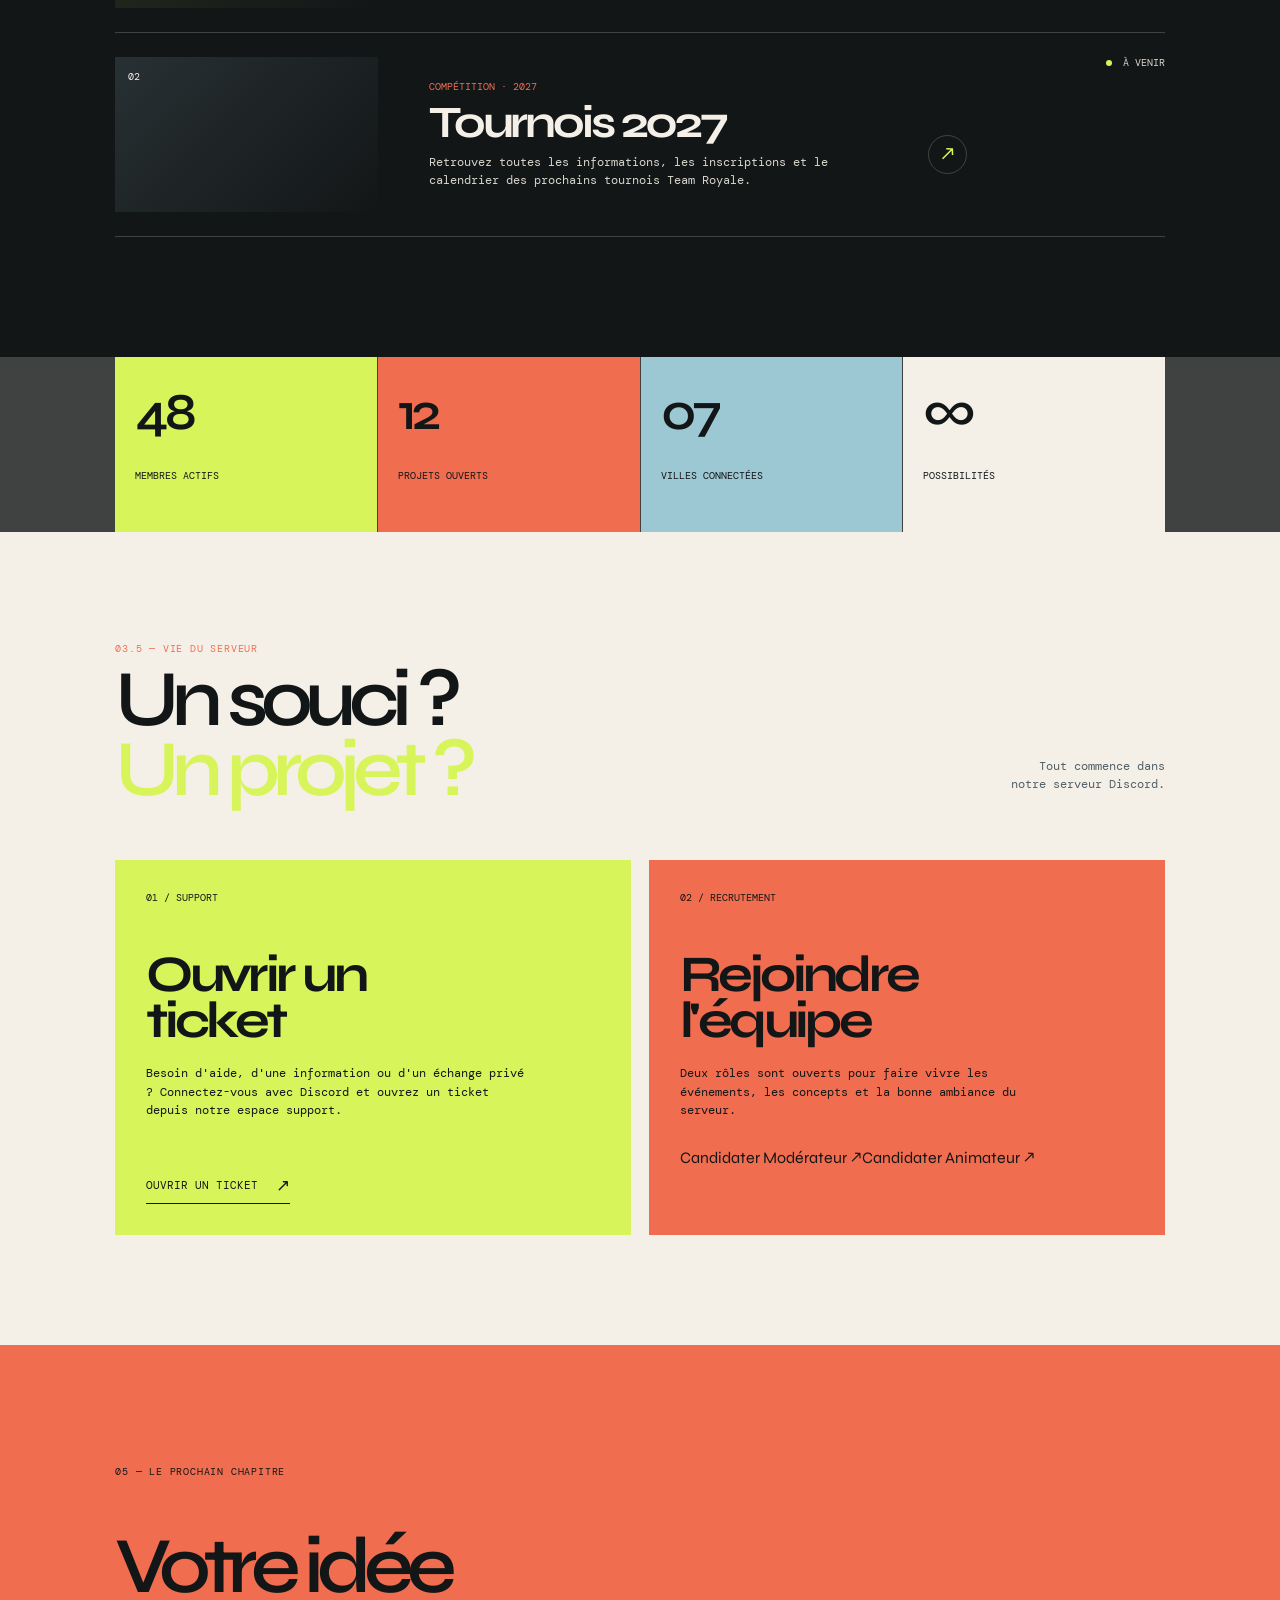
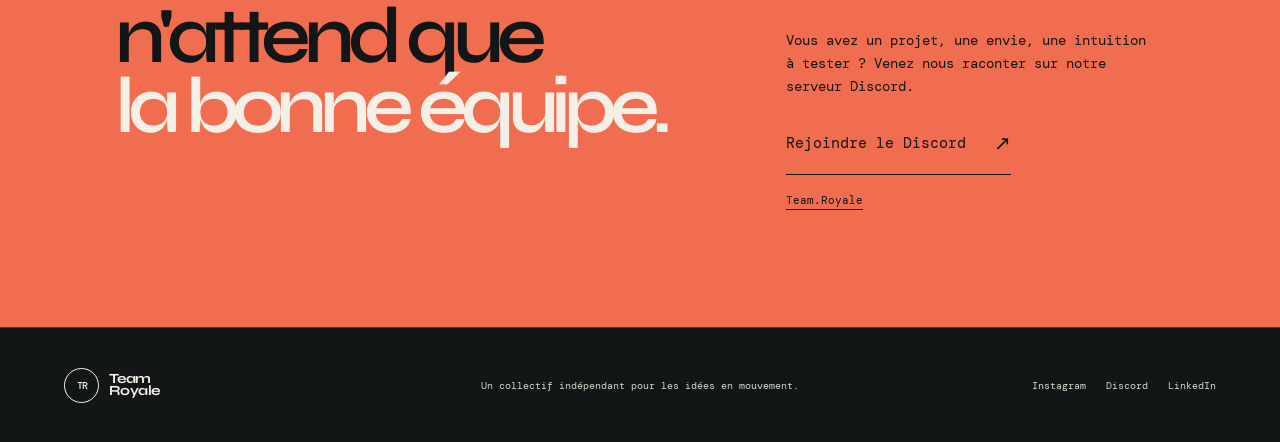
==== commit 9986db8a: "encore une mise à jour" ====
--- a/acceuil.html
+++ b/acceuil.html
@@ -78,24 +78,19 @@
 
         <section class="projects" id="projets">
             <div class="section-head">
-                <div><p class="label">03 — En ce moment</p><h2>Ce qui prend<br><i>forme.</i></h2></div>
-                <p>Trois pistes, trois rythmes,<br>un même mouvement.</p>
+                <div><p class="label">03 — En ce moment</p><h2>Les prochains<br><i>rendez-vous.</i></h2></div>
+                <p>Deux événements,<br>une communauté.</p>
             </div>
             <div class="project-list">
                 <article class="project-row">
                     <div class="project-visual visual-one"><span>01</span></div>
-                    <div class="project-details"><p class="project-category">Expérience / Culture</p><h3>Night Shift</h3><p class="project-description">Une série de rencontres nocturnes pour celles et ceux qui aiment refaire le monde après minuit.</p><a href="#contact" aria-label="Découvrir Night Shift">↗</a></div>
-                    <div class="project-status"><span></span> En recherche</div>
+                    <div class="project-details"><p class="project-category">Among Us · 13 joueurs maximum</p><h3>Concept Among Us</h3><p class="project-description">Une session spéciale Détectives contre Vipers, le 17 octobre 2026. Découvrez les règles et inscrivez-vous au concept.</p><a href="Concepts Discord.html" aria-label="Découvrir le concept Among Us">↗</a></div>
+                    <div class="project-status"><span></span> 17 octobre 2026</div>
                 </article>
                 <article class="project-row">
                     <div class="project-visual visual-two"><span>02</span></div>
-                    <div class="project-details"><p class="project-category">Digital / Communauté</p><h3>Common Ground</h3><p class="project-description">Un espace en ligne pour connecter les compétences, les envies et les projets qui attendent leur moment.</p><a href="#contact" aria-label="Découvrir Common Ground">↗</a></div>
-                    <div class="project-status"><span></span> En construction</div>
-                </article>
-                <article class="project-row">
-                    <div class="project-visual visual-three"><span>03</span></div>
-                    <div class="project-details"><p class="project-category">Objet / Édition</p><h3>Field Notes</h3><p class="project-description">Un objet papier à plusieurs voix, pour garder une trace des idées qui circulent entre nous.</p><a href="#contact" aria-label="Découvrir Field Notes">↗</a></div>
-                    <div class="project-status"><span></span> Bientôt</div>
+                    <div class="project-details"><p class="project-category">Compétition · 2027</p><h3>Tournois 2027</h3><p class="project-description">Retrouvez toutes les informations, les inscriptions et le calendrier des prochains tournois Team Royale.</p><a href="https://teamroyale.synology.me" target="_blank" rel="noopener noreferrer" aria-label="Découvrir les tournois 2027">↗</a></div>
+                    <div class="project-status"><span></span> À venir</div>
                 </article>
             </div>
         </section>
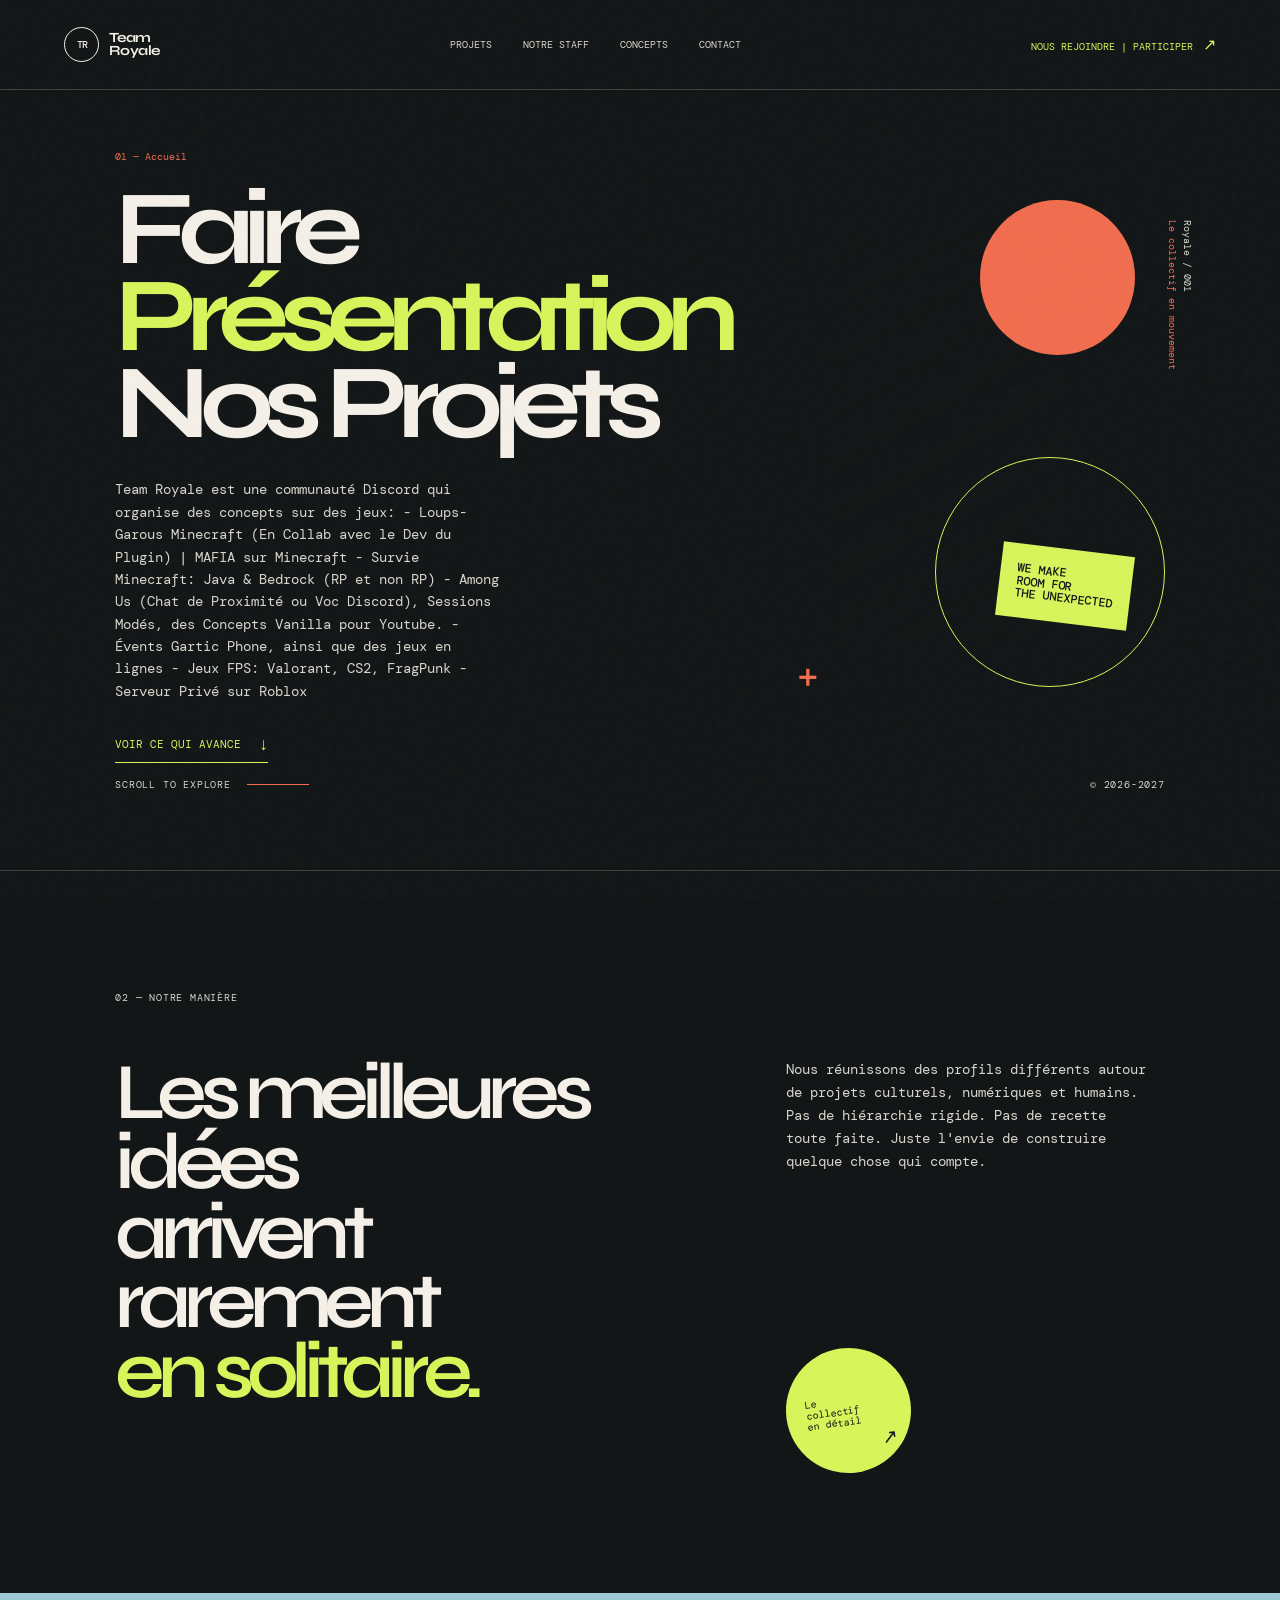
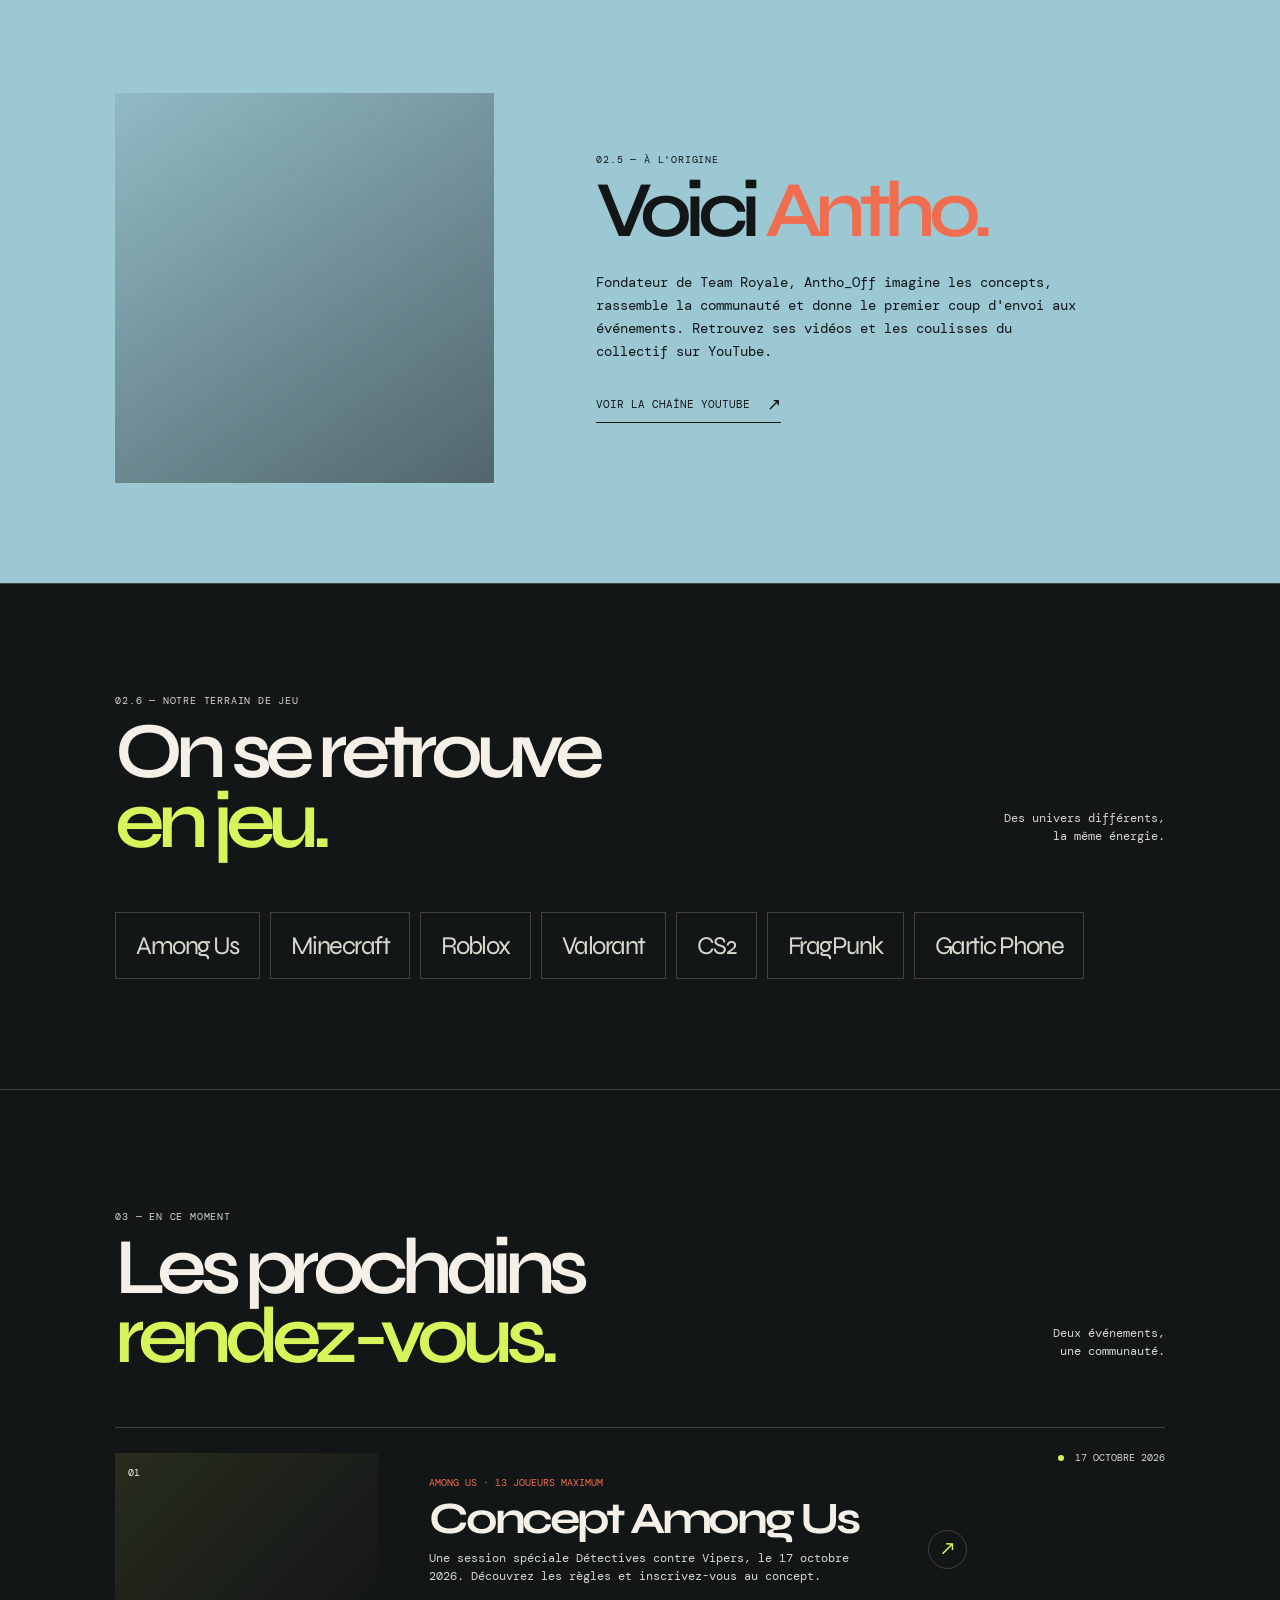
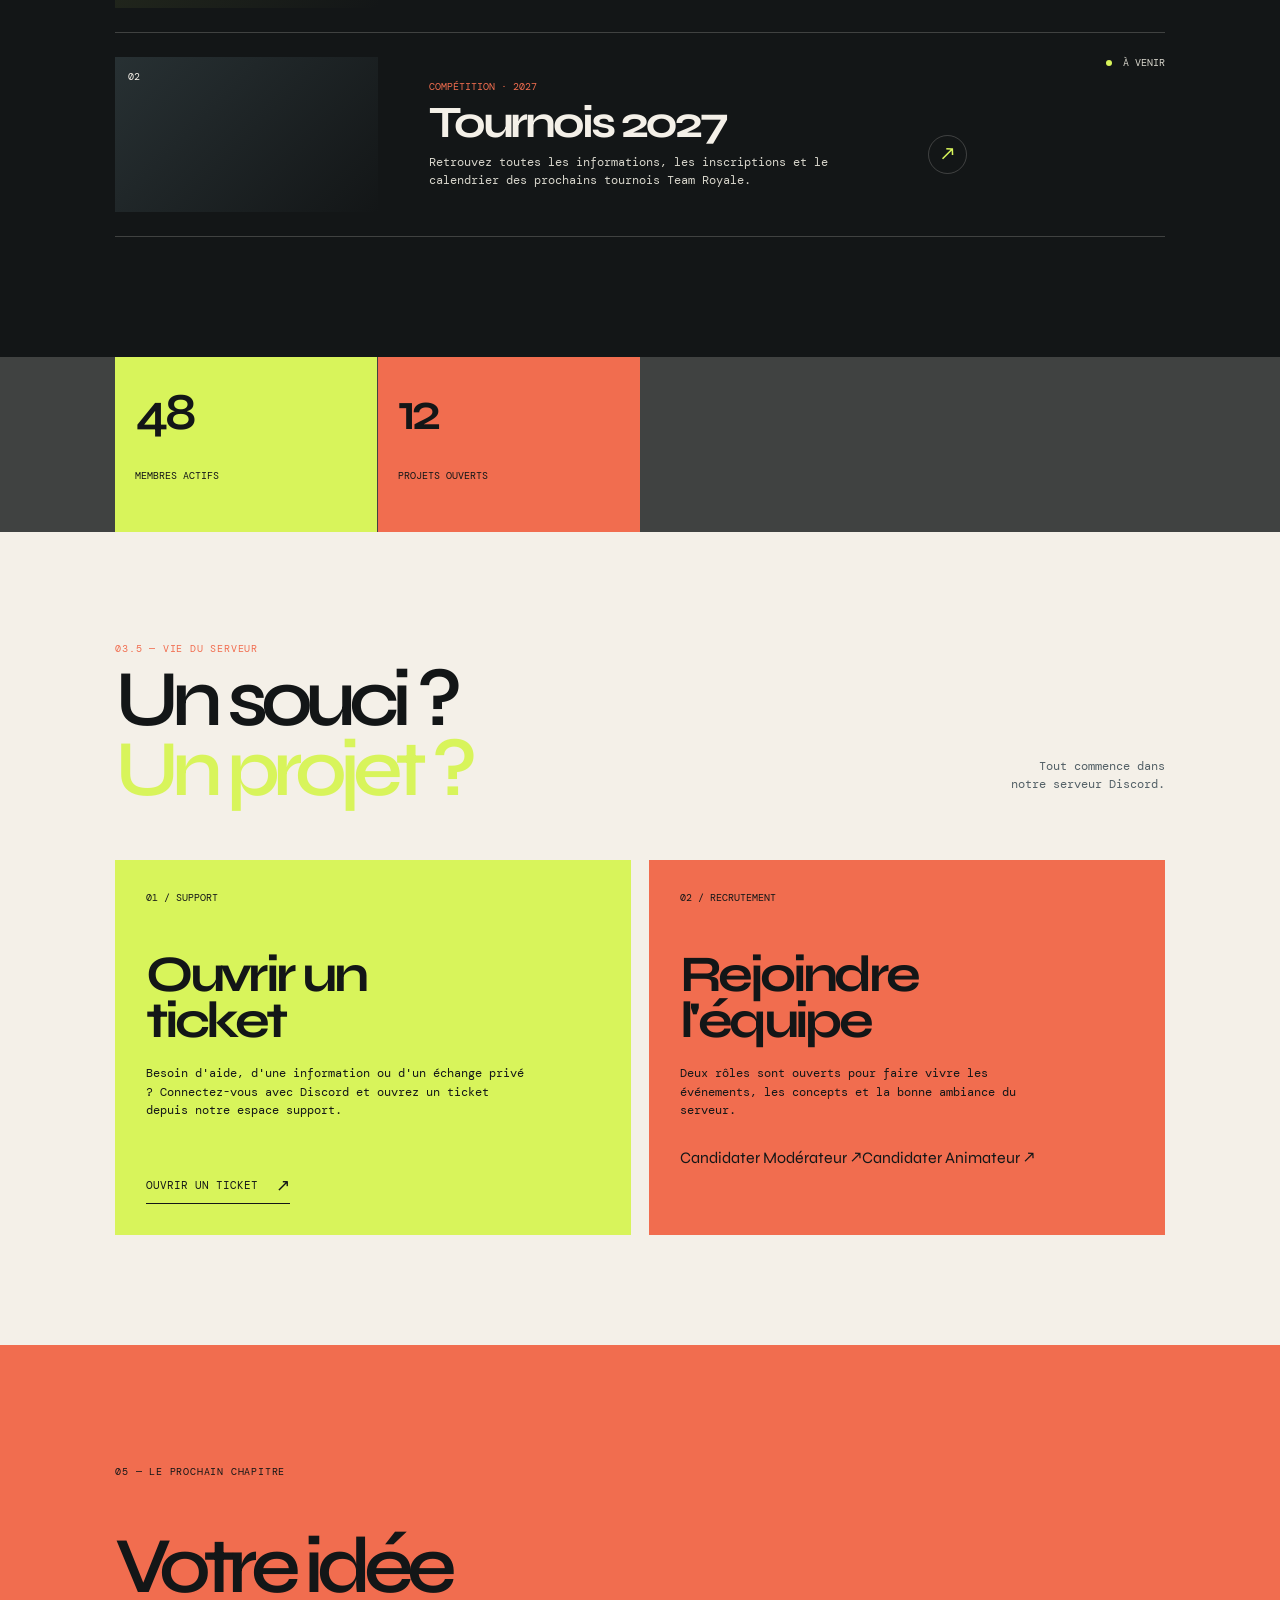
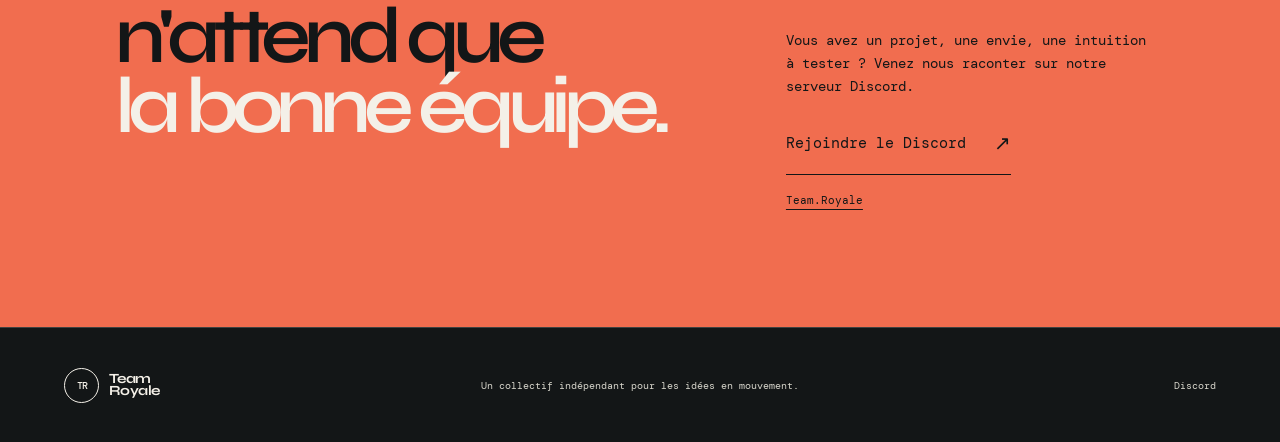
==== commit b7848d7b: "Revise header and hero section details Updated navigation and hero section content to reflect new te" ====
--- a/acceuil.html
+++ b/acceuil.html
@@ -16,21 +16,27 @@
         <a class="logo" href="#accueil" aria-label="Team Royale - Accueil"><span>TR</span><b>Team<br>Royale</b></a>
         <nav class="nav" aria-label="Navigation principale">
             <a href="#projets">Projets</a>
-            <a href="#collectif">Le collectif</a>
+            <a href="#collectif">Notre Staff</a>
             <a href="Concepts Discord.html">Concepts</a>
             <a href="#contact">Contact</a>
         </nav>
-        <a class="topbar-cta" href="https://discord.com/invite/ad7aMevNMx" target="_blank" rel="noopener noreferrer">Entrer dans le cercle <span>↗</span></a>
+        <a class="topbar-cta" href="https://discord.com/invite/ad7aMevNMx" target="_blank" rel="noopener noreferrer">Nous rejoindre | Participer<span>↗</span></a>
     </header>
 
     <main id="accueil">
         <section class="hero">
-            <div class="hero-topline"><span class="pulse"></span> Studio collectif · Paris / partout</div>
             <div class="hero-layout">
                 <div class="hero-copy">
-                    <p class="hero-index">01 — Manifesto</p>
-                    <h1>Faire<br><i>ensemble</i><br>autrement.</h1>
-                    <p class="hero-text">Team Royale est un terrain d'expérimentation pour les idées qui méritent plus qu'un simple post-it. Nous créons, partageons et avançons en équipe.</p>
+                    <p class="hero-index">01 — Accueil</p>
+                    <h1>Faire<br><i>Présentation</i><br>Nos Projets</h1>
+                    <p class="hero-text">Team Royale est une communauté Discord qui organise des concepts sur des jeux:
+                        - Loups-Garous Minecraft (En Collab avec le Dev du Plugin) | MAFIA sur Minecraft
+                        - Survie Minecraft: Java & Bedrock (RP et non RP)
+                        - Among Us (Chat de Proximité ou Voc Discord), Sessions Modés, des Concepts Vanilla pour Youtube.
+                        - Évents Gartic Phone, ainsi que des jeux en lignes
+                        - Jeux FPS: Valorant, CS2, FragPunk
+                        - Serveur Privé sur Roblox
+                    </p>
                     <a class="underlined-link" href="#projets">Voir ce qui avance <span>↓</span></a>
                 </div>
                 <div class="hero-visual" role="img" aria-label="Composition abstraite aux couleurs de Team Royale">
@@ -42,7 +48,7 @@
                     <div class="visual-caption">Royale / 001<br><span>Le collectif en mouvement</span></div>
                 </div>
             </div>
-            <div class="hero-bottomline"><span>Scroll to explore</span><span class="line"></span><span>© 2025</span></div>
+            <div class="hero-bottomline"><span>Scroll to explore</span><span class="line"></span><span>© 2026-2027</span></div>
         </section>
 
         <section class="statement" id="collectif">
@@ -98,8 +104,6 @@
         <section class="numbers" aria-label="Chiffres de Team Royale">
             <div><strong>48</strong><span>membres actifs</span></div>
             <div><strong>12</strong><span>projets ouverts</span></div>
-            <div><strong>07</strong><span>villes connectées</span></div>
-            <div><strong>∞</strong><span>possibilités</span></div>
         </section>
 
         <section class="discord-tools" aria-labelledby="discord-title">
@@ -135,7 +139,7 @@
     <footer class="footer">
         <a class="logo" href="#accueil"><span>TR</span><b>Team<br>Royale</b></a>
         <p>Un collectif indépendant pour les idées en mouvement.</p>
-        <div class="footer-links"><a href="#contact">Instagram</a><a href="https://discord.com/invite/ad7aMevNMx" target="_blank" rel="noopener noreferrer">Discord</a><a href="#contact">LinkedIn</a></div>
+        <div class="footer-links"><a href="https://discord.com/invite/ad7aMevNMx" target="_blank" rel="noopener noreferrer">Discord</a></div>
     </footer>
 </body>
-</html>+</html>
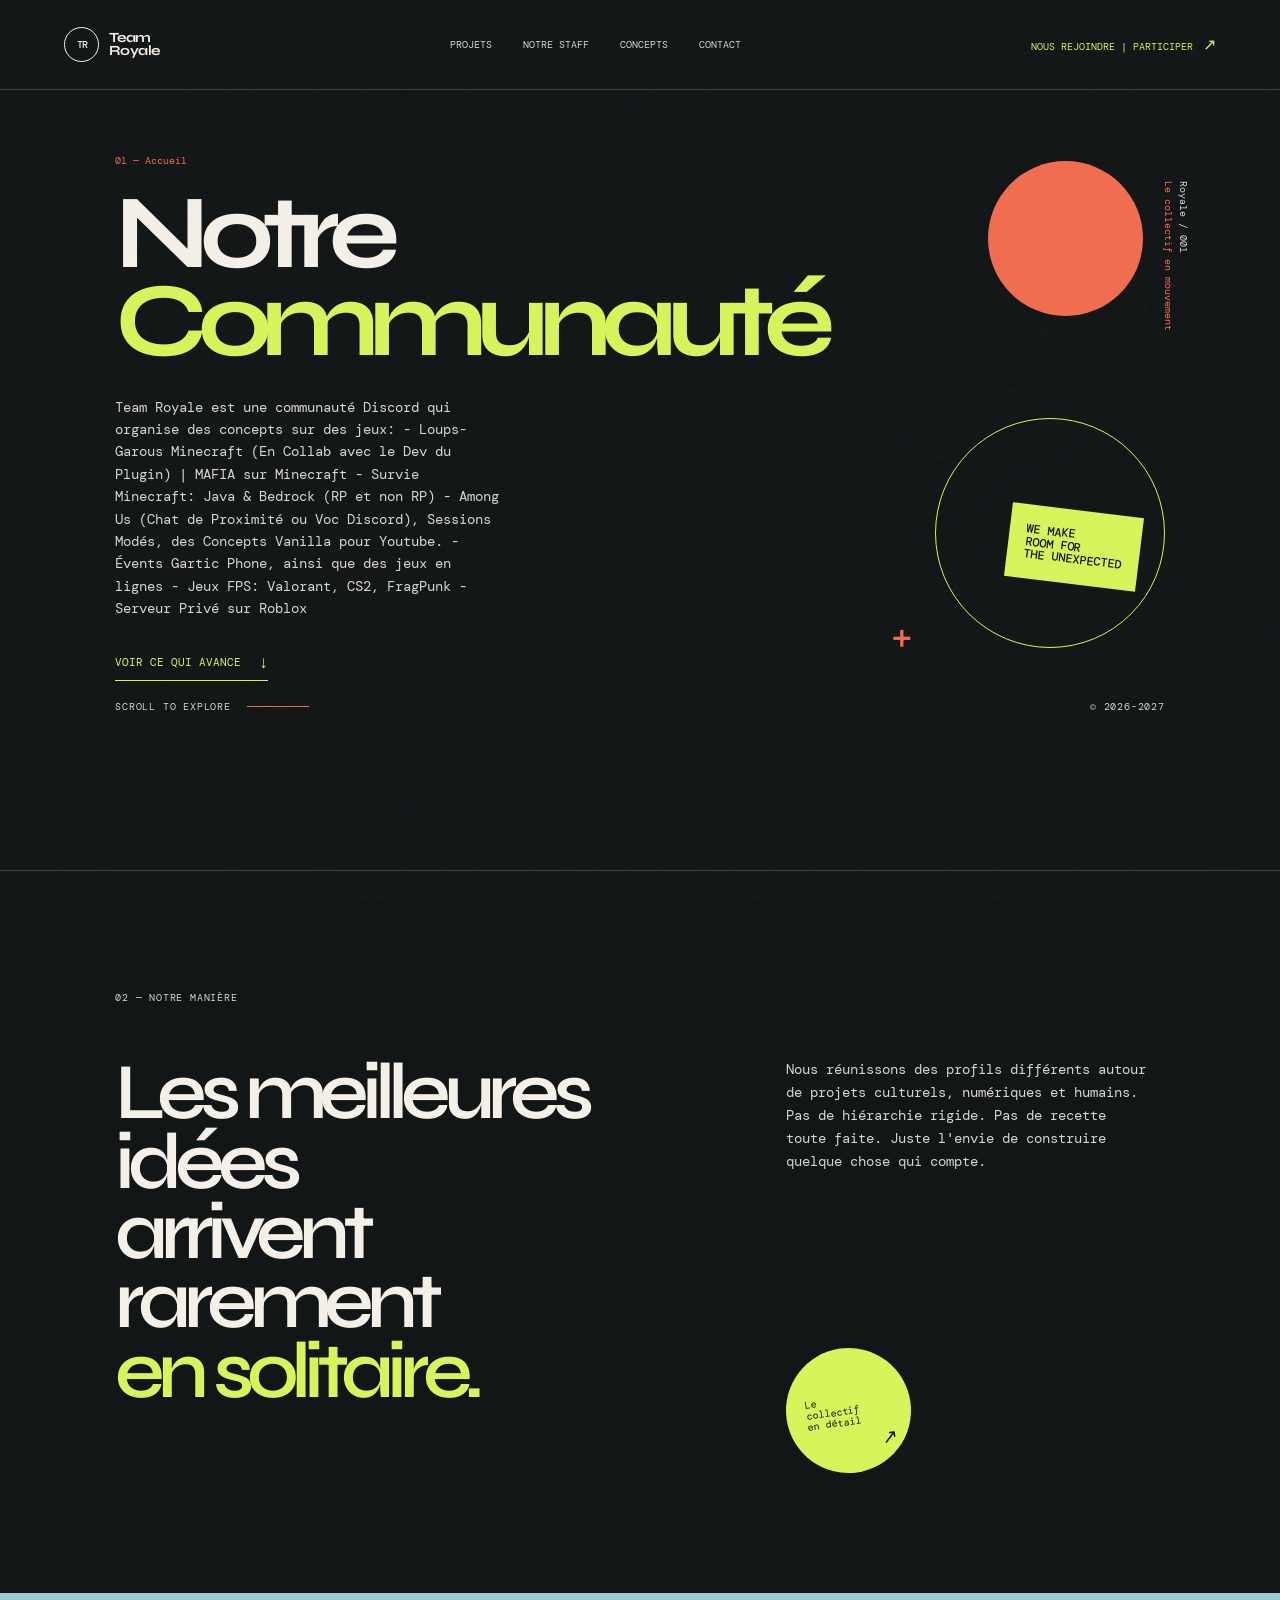
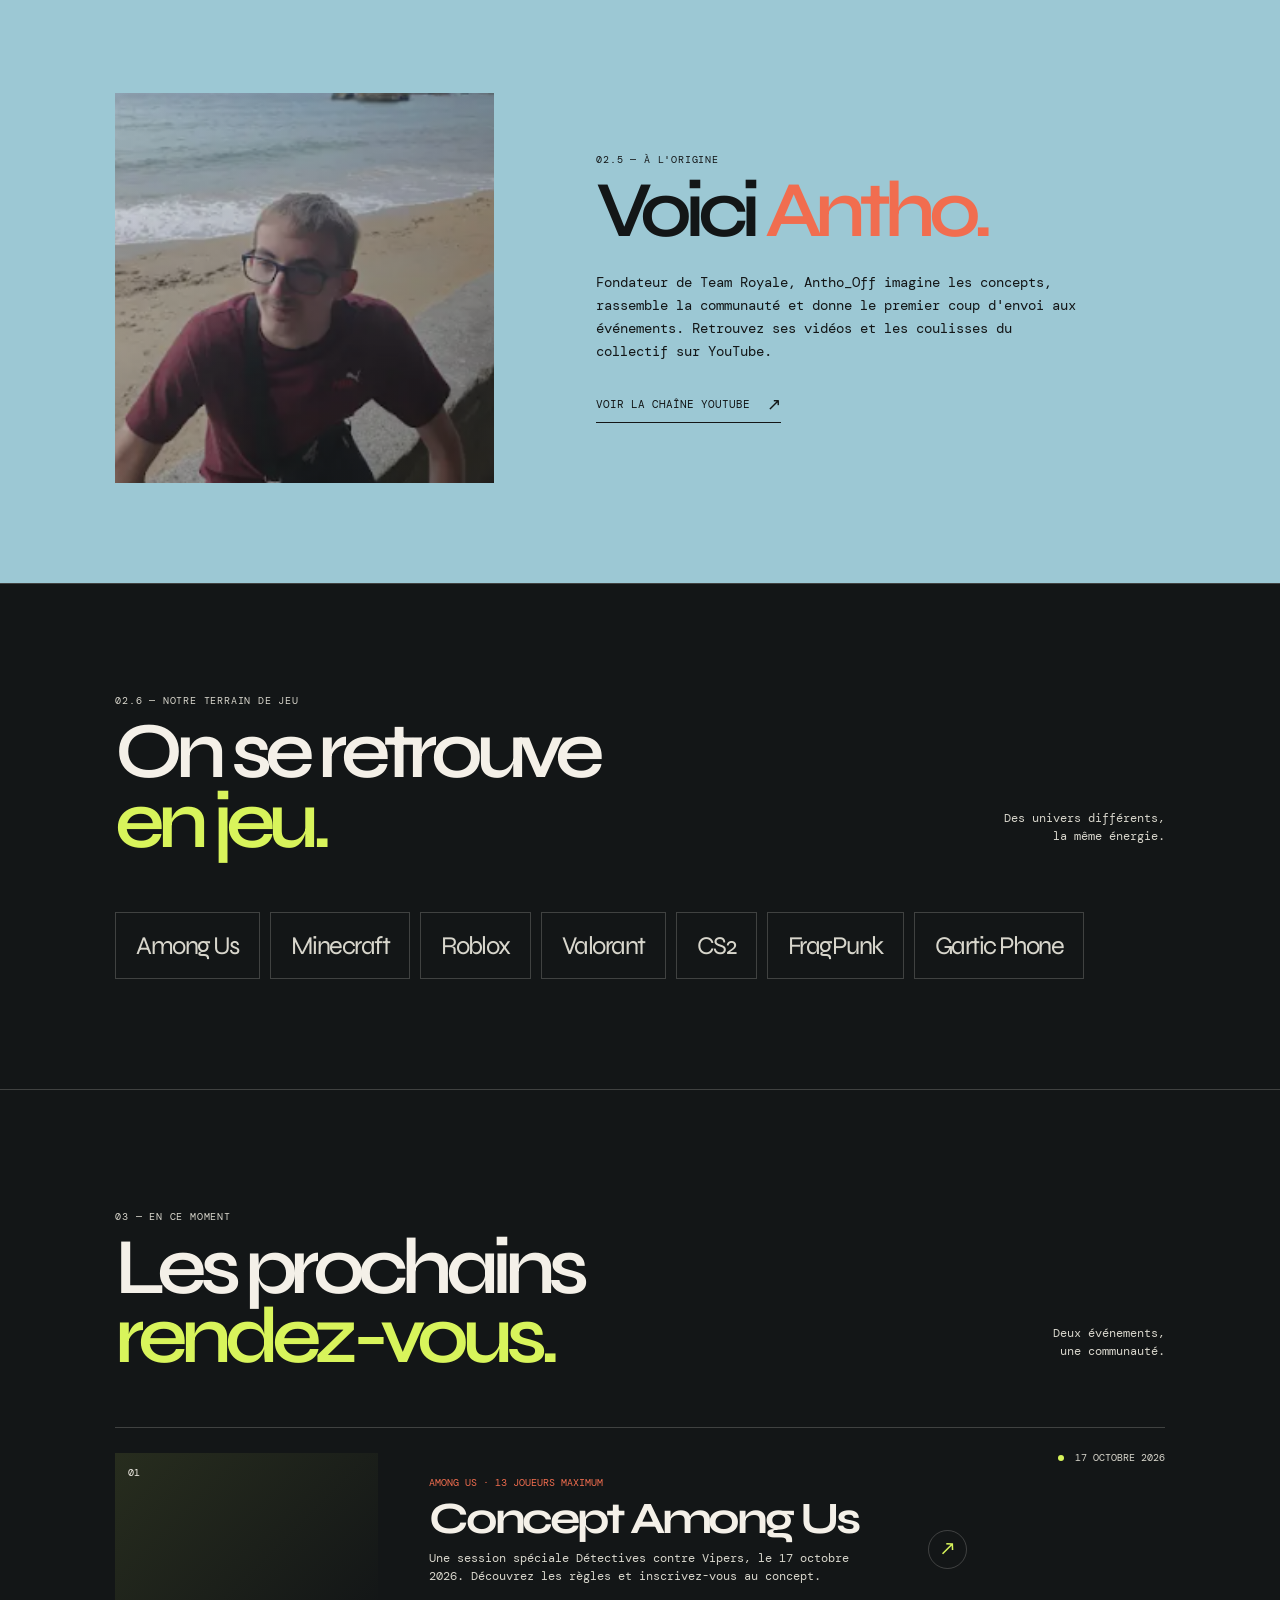
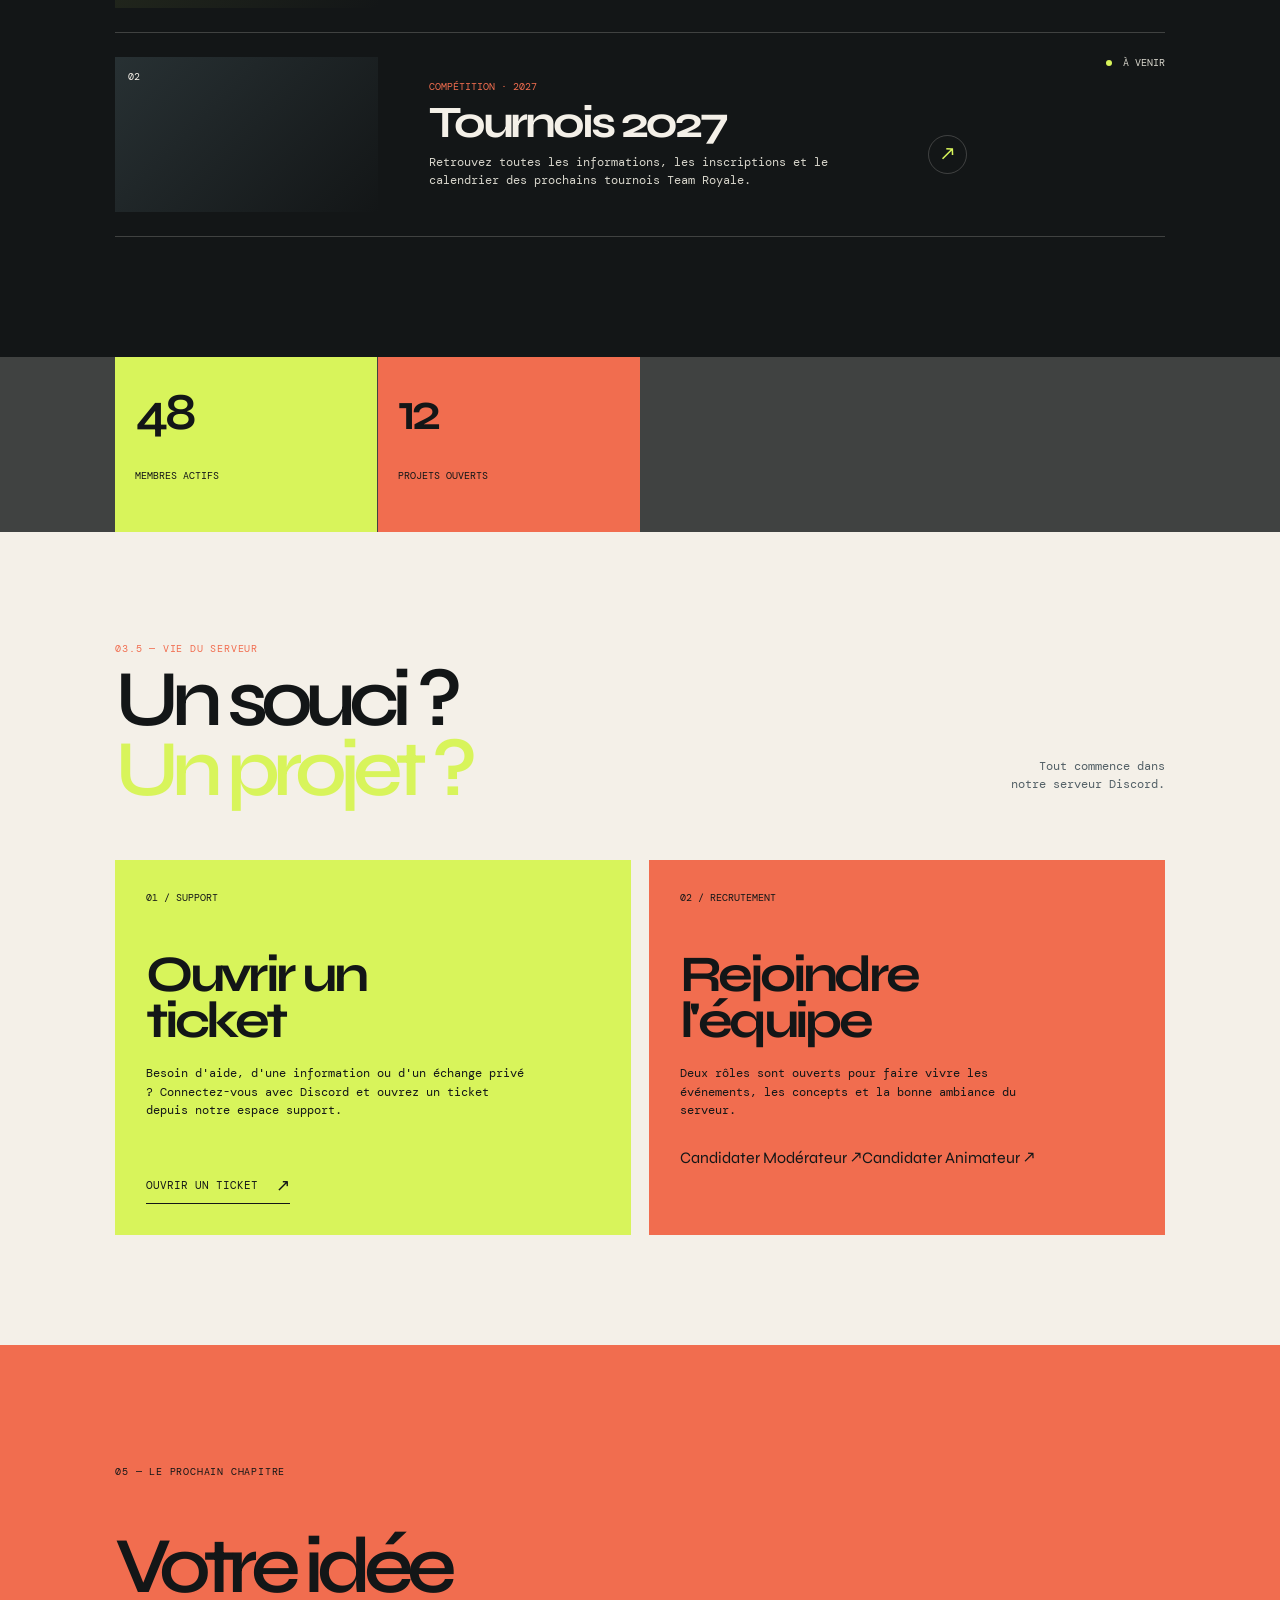
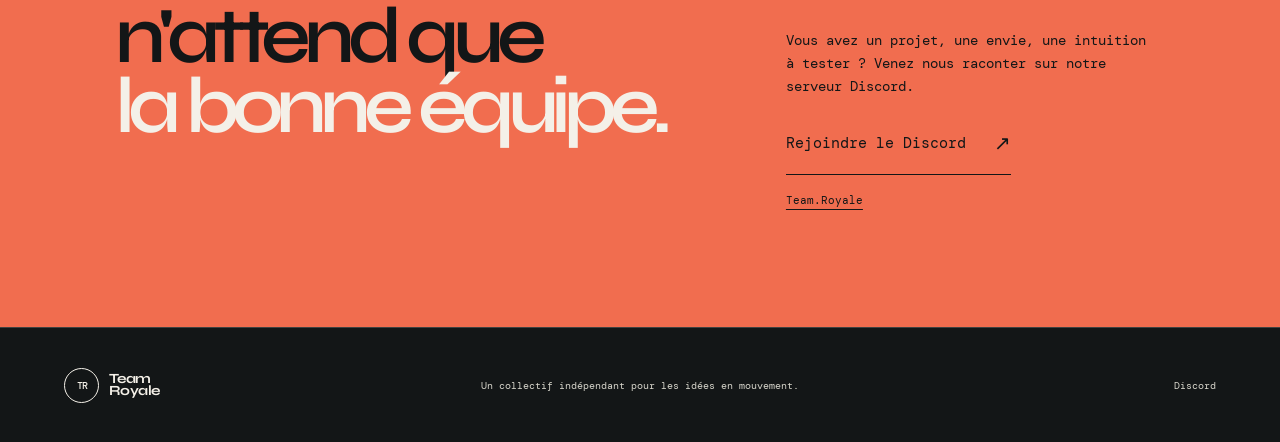
==== commit de011acc: "dernière moddif avant manger" ====
--- a/acceuil.html
+++ b/acceuil.html
@@ -28,7 +28,7 @@
             <div class="hero-layout">
                 <div class="hero-copy">
                     <p class="hero-index">01 — Accueil</p>
-                    <h1>Faire<br><i>Présentation</i><br>Nos Projets</h1>
+                    <h1>Notre<br><i>Communauté</i></h1>
                     <p class="hero-text">Team Royale est une communauté Discord qui organise des concepts sur des jeux:
                         - Loups-Garous Minecraft (En Collab avec le Dev du Plugin) | MAFIA sur Minecraft
                         - Survie Minecraft: Java & Bedrock (RP et non RP)
@@ -142,4 +142,4 @@
         <div class="footer-links"><a href="https://discord.com/invite/ad7aMevNMx" target="_blank" rel="noopener noreferrer">Discord</a></div>
     </footer>
 </body>
-</html>
+</html>
--- a/acceuil.css
+++ b/acceuil.css
@@ -89,7 +89,7 @@
 .contact-button span { font-size: 20px; }
 .contact-email { display: block; margin-top: 18px; font: 11px var(--mono); text-decoration: underline; text-underline-offset: 5px; }
 .founder-section { display: grid; grid-template-columns: .8fr 1.2fr; gap: 8vw; align-items: center; padding: 100px 9vw; background: var(--blue); color: var(--night); }
-.founder-portrait { min-height: 390px; background: linear-gradient(145deg, rgba(19, 22, 23, .08), rgba(19, 22, 23, .55)), url("https://images.unsplash.com/photo-1535713875002-d1d0cf377fde?auto=format&fit=crop&w=800&q=85") center/cover; filter: saturate(.7); }
+.founder-portrait { min-height: 390px; background: linear-gradient(145deg, rgba(19, 22, 23, .08), rgba(19, 22, 23, .55)), url("images/photo de profil antho.png") center/cover; filter: saturate(.7); }
 .founder-copy .label { color: var(--night); }
 .founder-copy h2 { margin-bottom: 25px; }
 .founder-copy h2 i { color: var(--orange); }
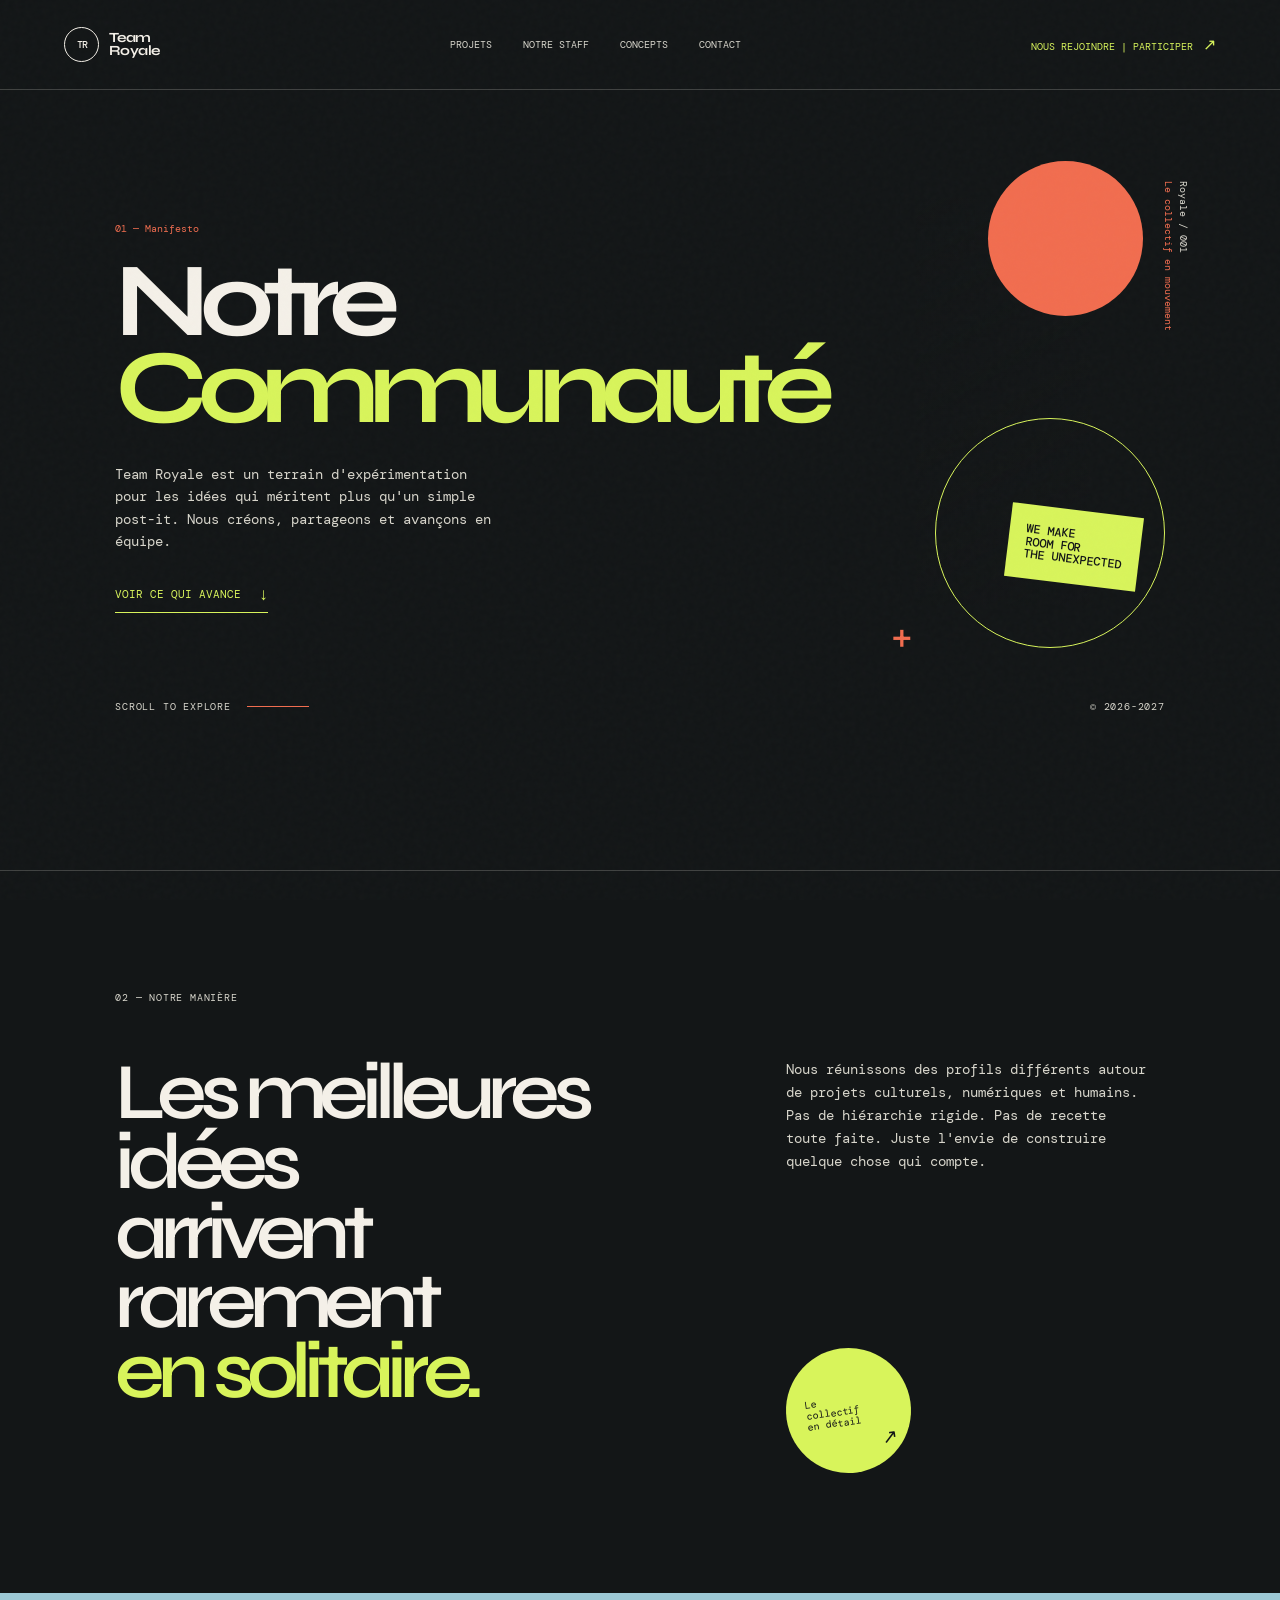
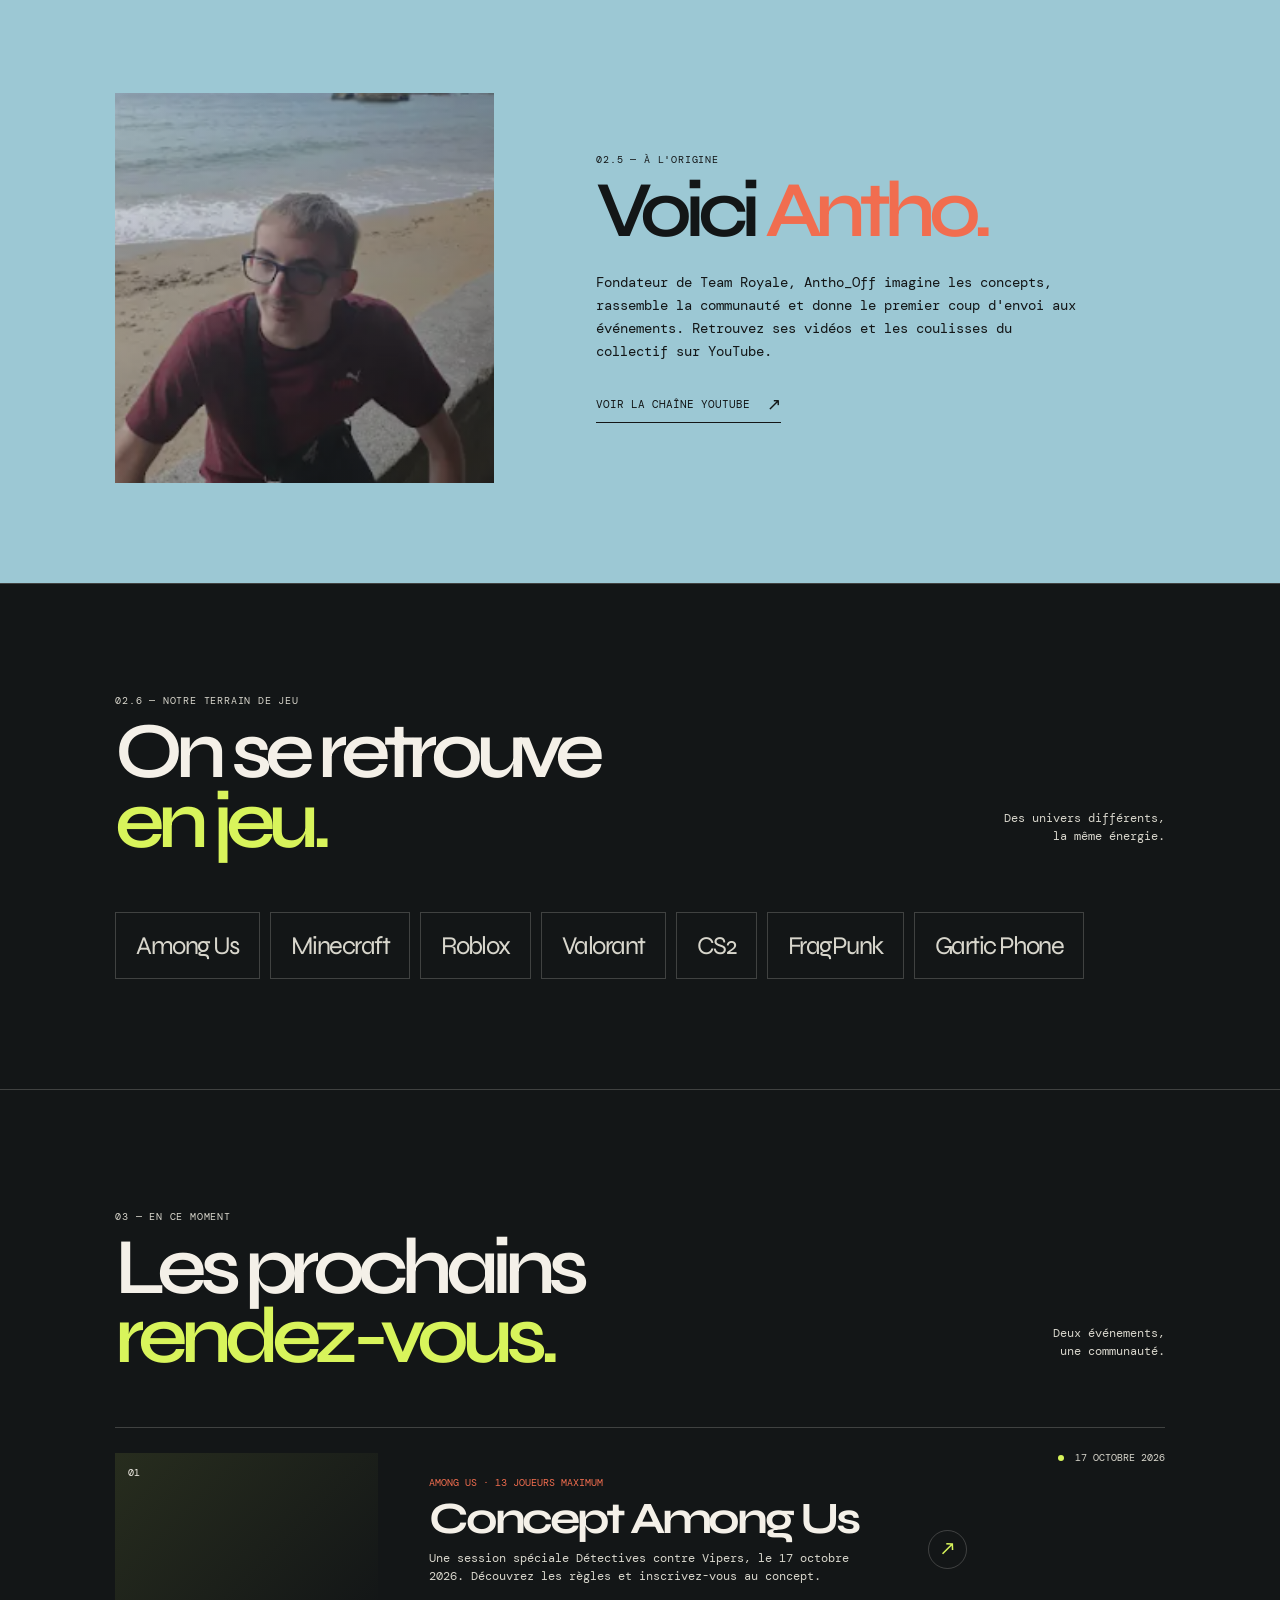
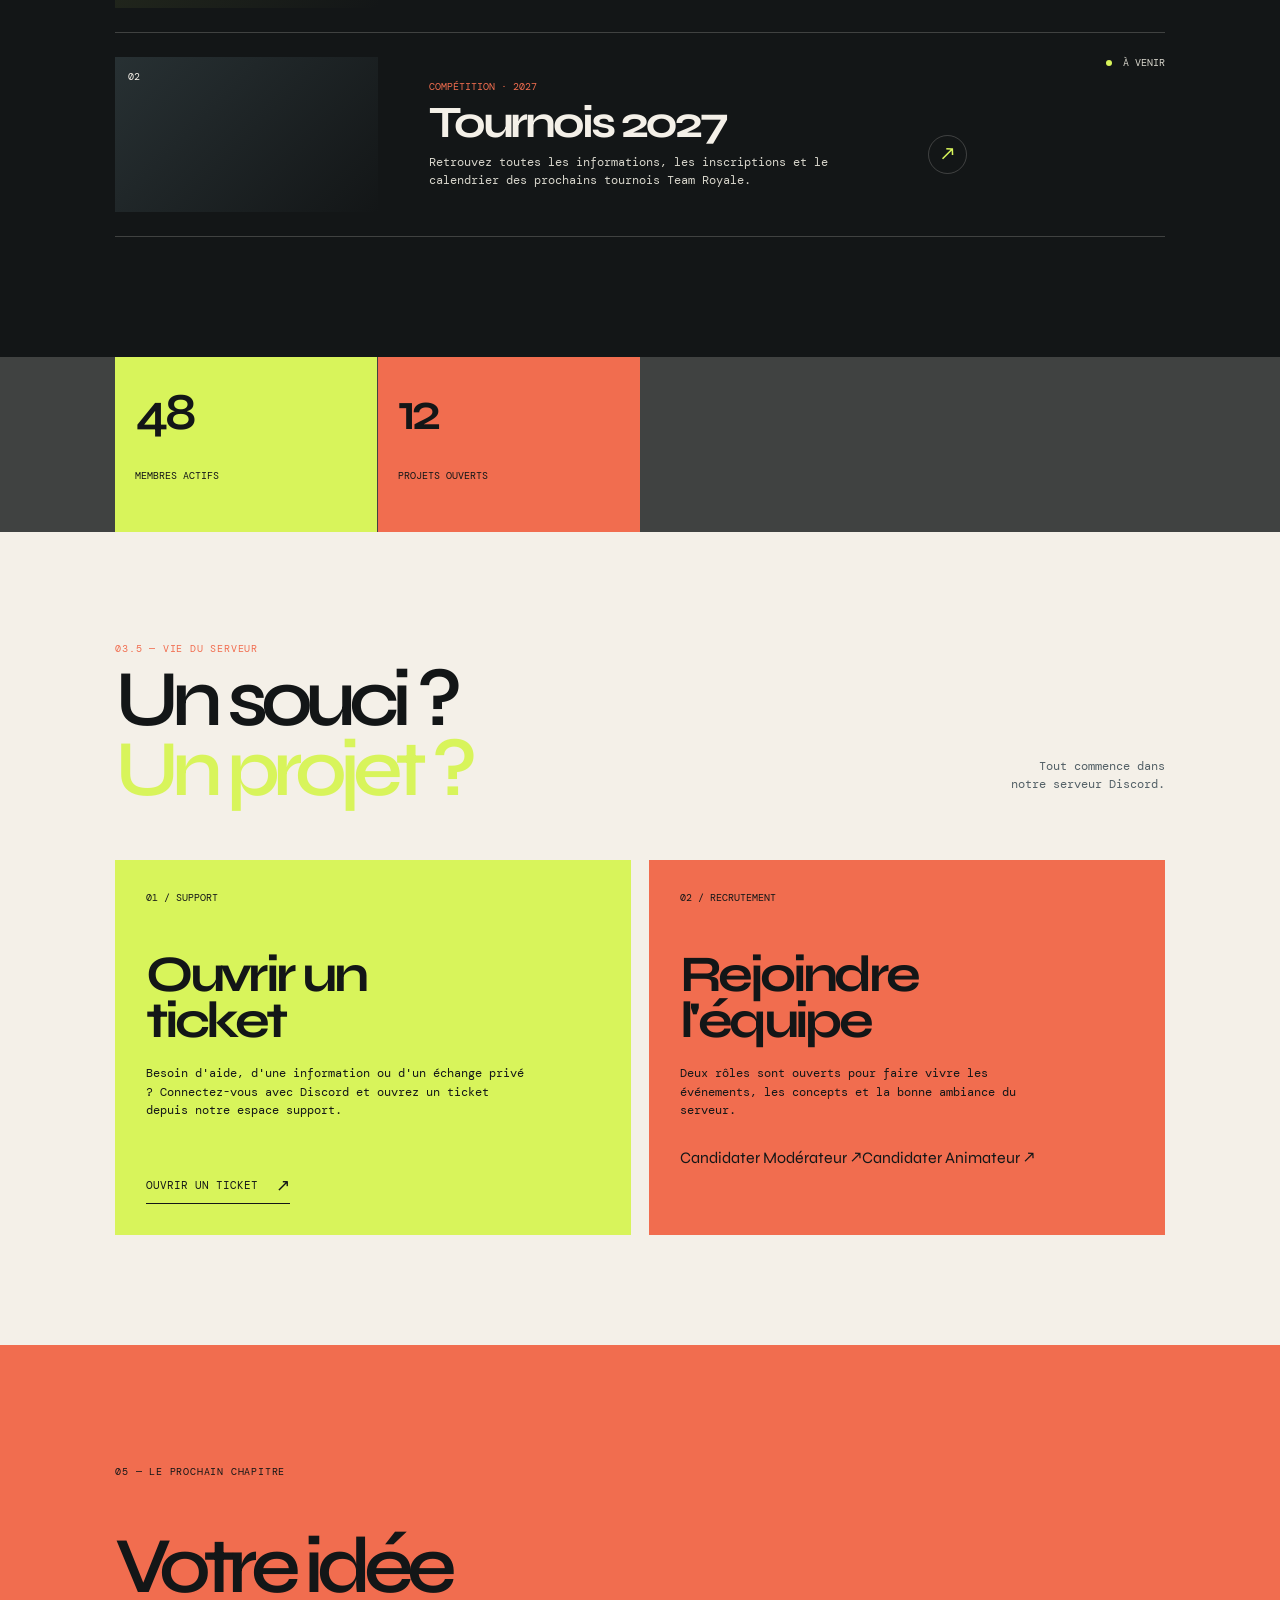
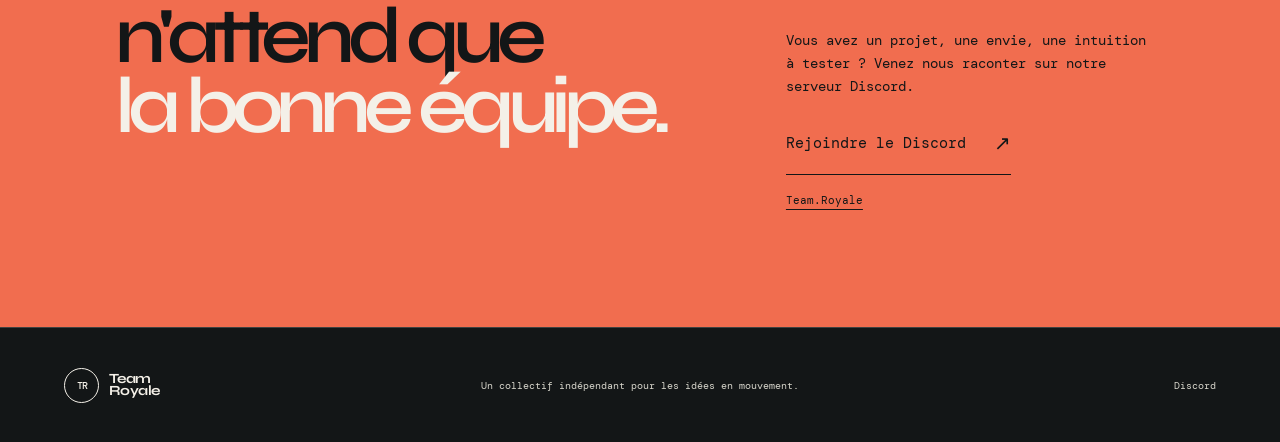
==== commit aa2b55e3: "Résoudre le conflit du titre de la page d'accueil Fusionner les changements distants en conservant l" ====
--- a/acceuil.html
+++ b/acceuil.html
@@ -27,16 +27,9 @@
         <section class="hero">
             <div class="hero-layout">
                 <div class="hero-copy">
-                    <p class="hero-index">01 — Accueil</p>
+                    <p class="hero-index">01 — Manifesto</p>
                     <h1>Notre<br><i>Communauté</i></h1>
-                    <p class="hero-text">Team Royale est une communauté Discord qui organise des concepts sur des jeux:
-                        - Loups-Garous Minecraft (En Collab avec le Dev du Plugin) | MAFIA sur Minecraft
-                        - Survie Minecraft: Java & Bedrock (RP et non RP)
-                        - Among Us (Chat de Proximité ou Voc Discord), Sessions Modés, des Concepts Vanilla pour Youtube.
-                        - Évents Gartic Phone, ainsi que des jeux en lignes
-                        - Jeux FPS: Valorant, CS2, FragPunk
-                        - Serveur Privé sur Roblox
-                    </p>
+                    <p class="hero-text">Team Royale est un terrain d'expérimentation pour les idées qui méritent plus qu'un simple post-it. Nous créons, partageons et avançons en équipe.</p>
                     <a class="underlined-link" href="#projets">Voir ce qui avance <span>↓</span></a>
                 </div>
                 <div class="hero-visual" role="img" aria-label="Composition abstraite aux couleurs de Team Royale">
@@ -142,4 +135,4 @@
         <div class="footer-links"><a href="https://discord.com/invite/ad7aMevNMx" target="_blank" rel="noopener noreferrer">Discord</a></div>
     </footer>
 </body>
-</html>+</html>
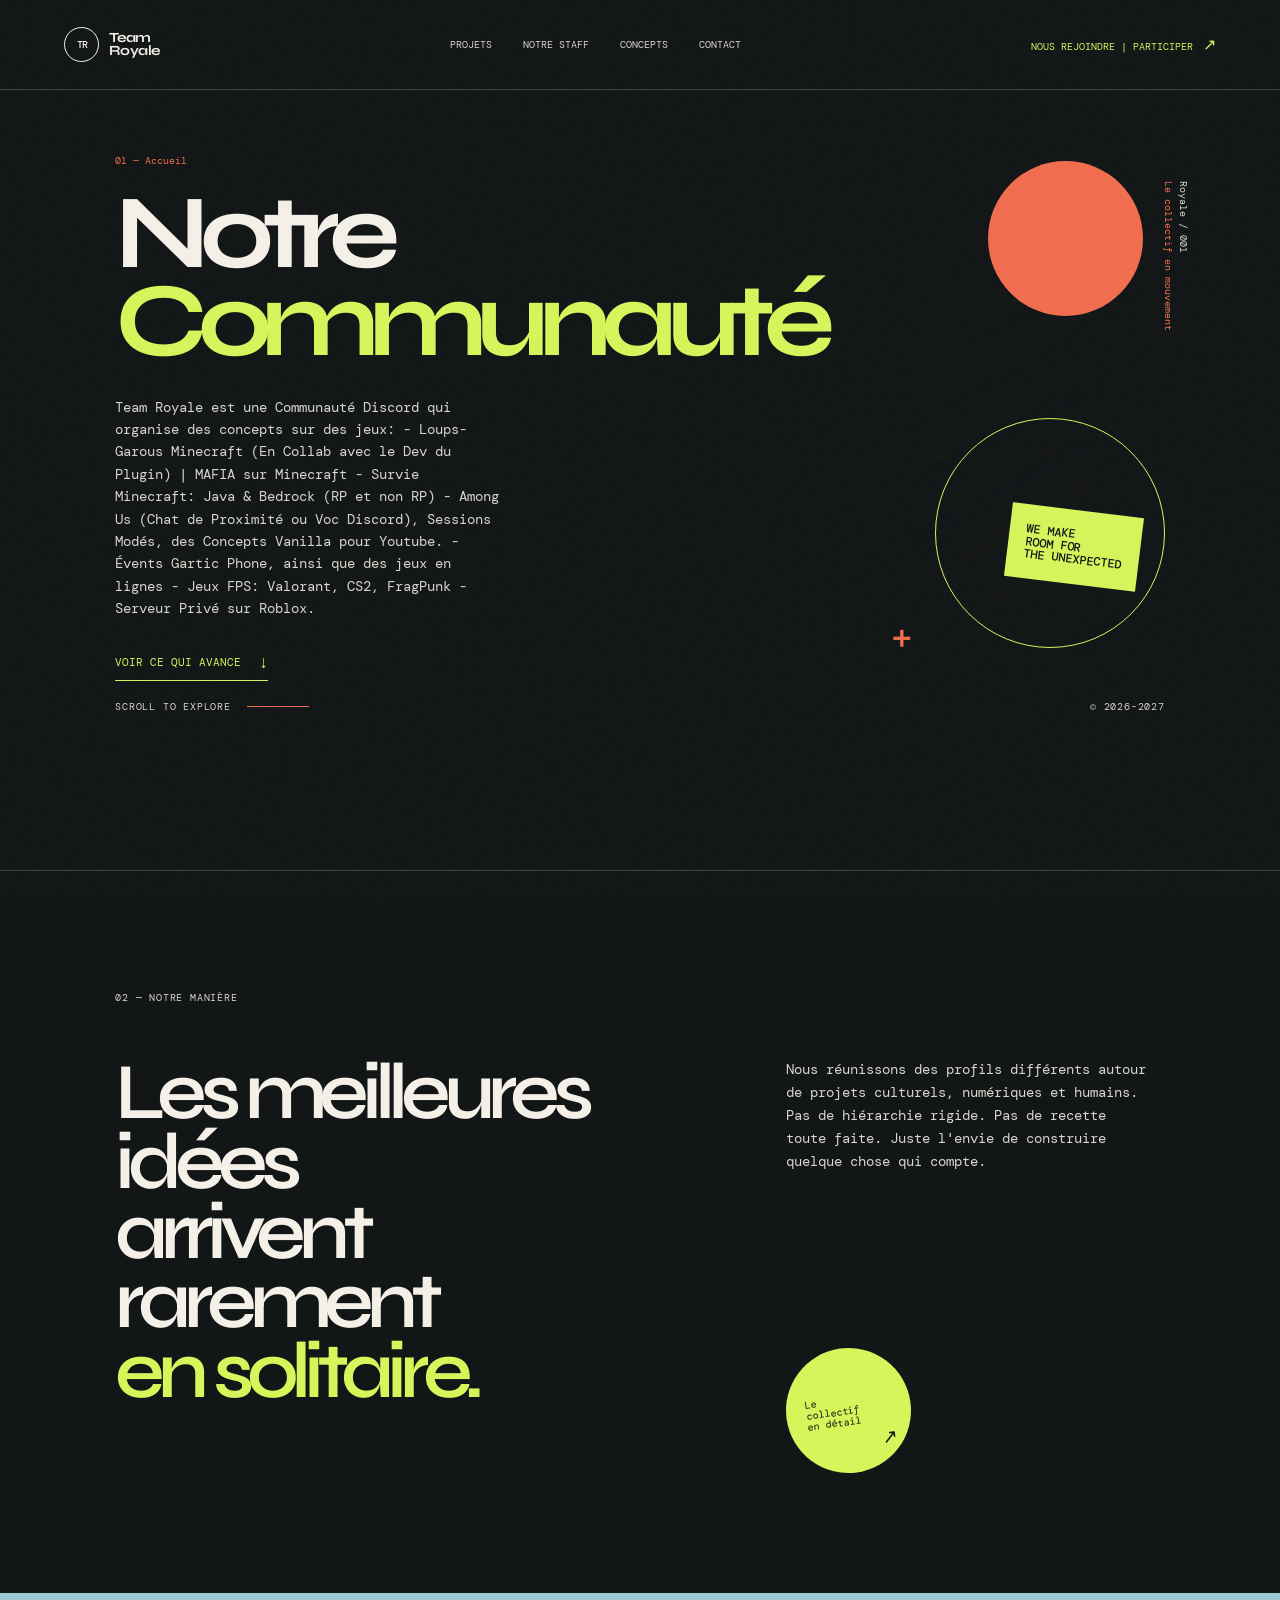
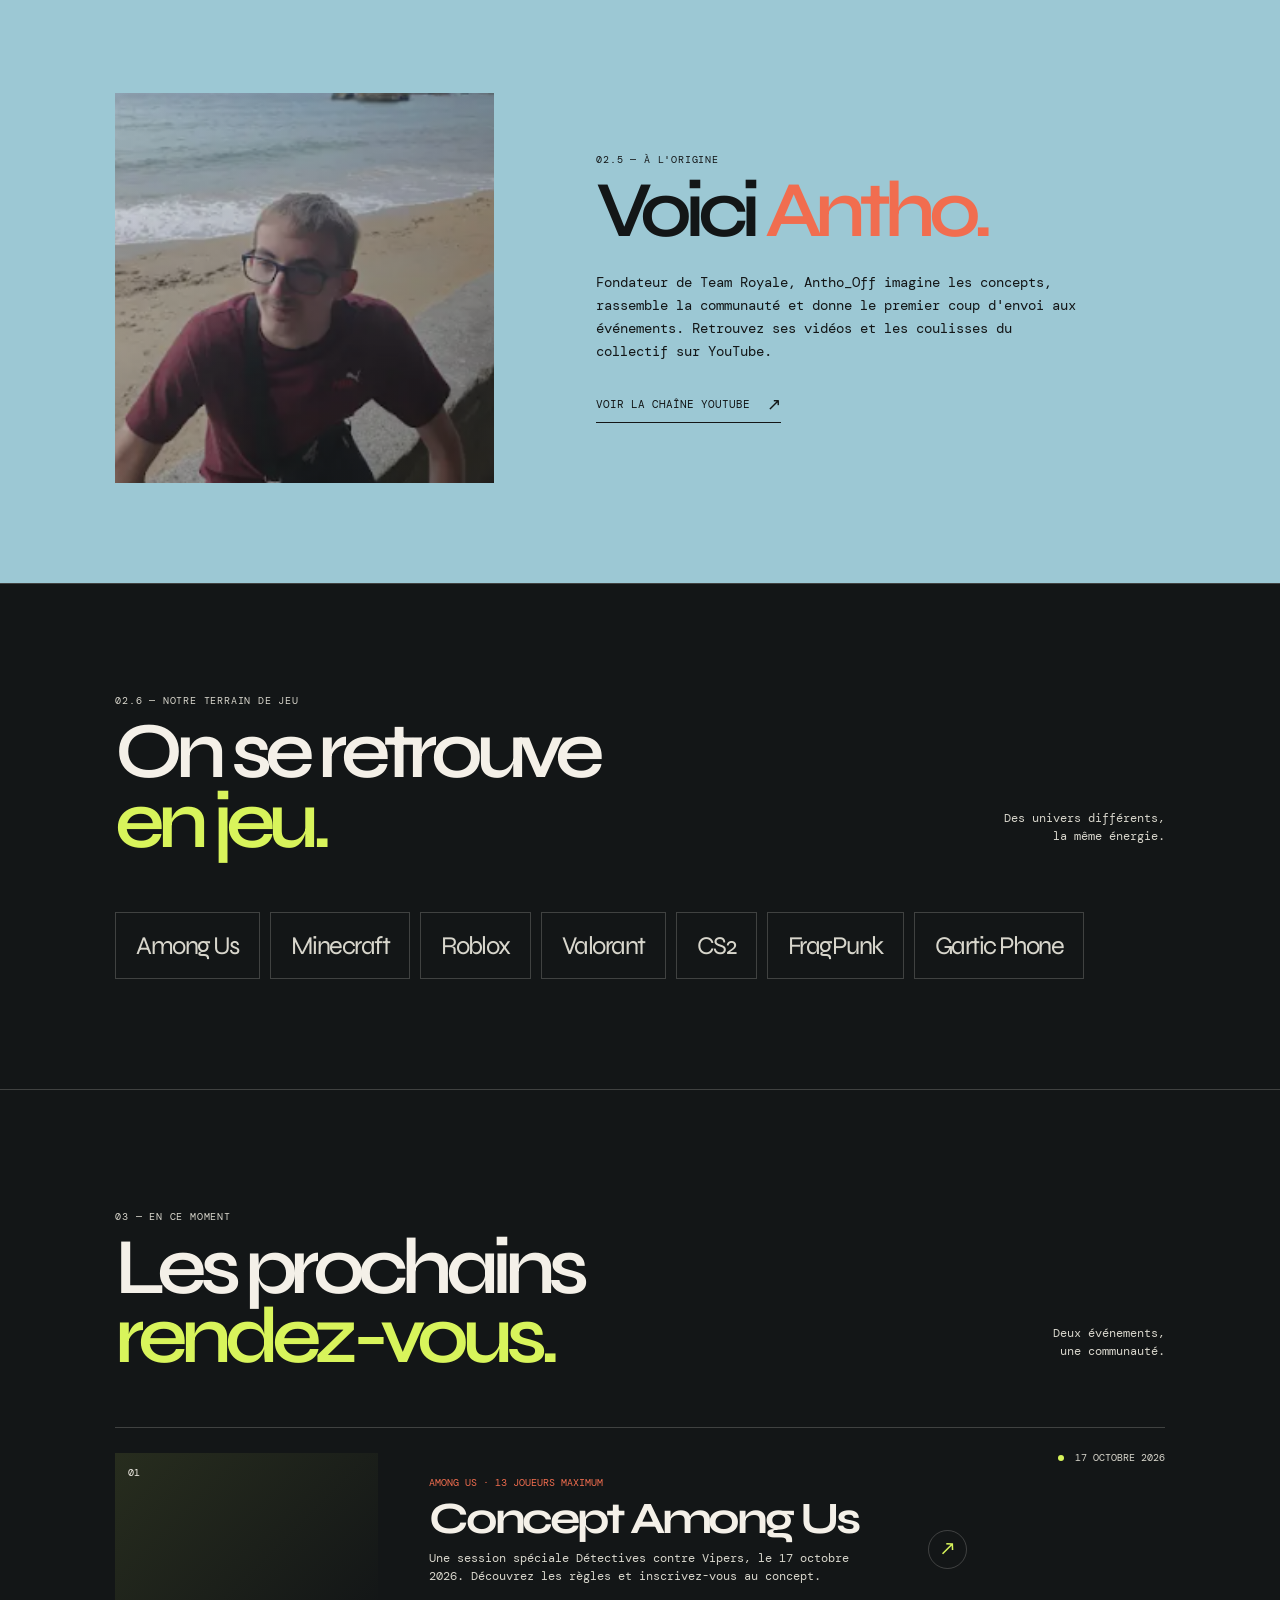
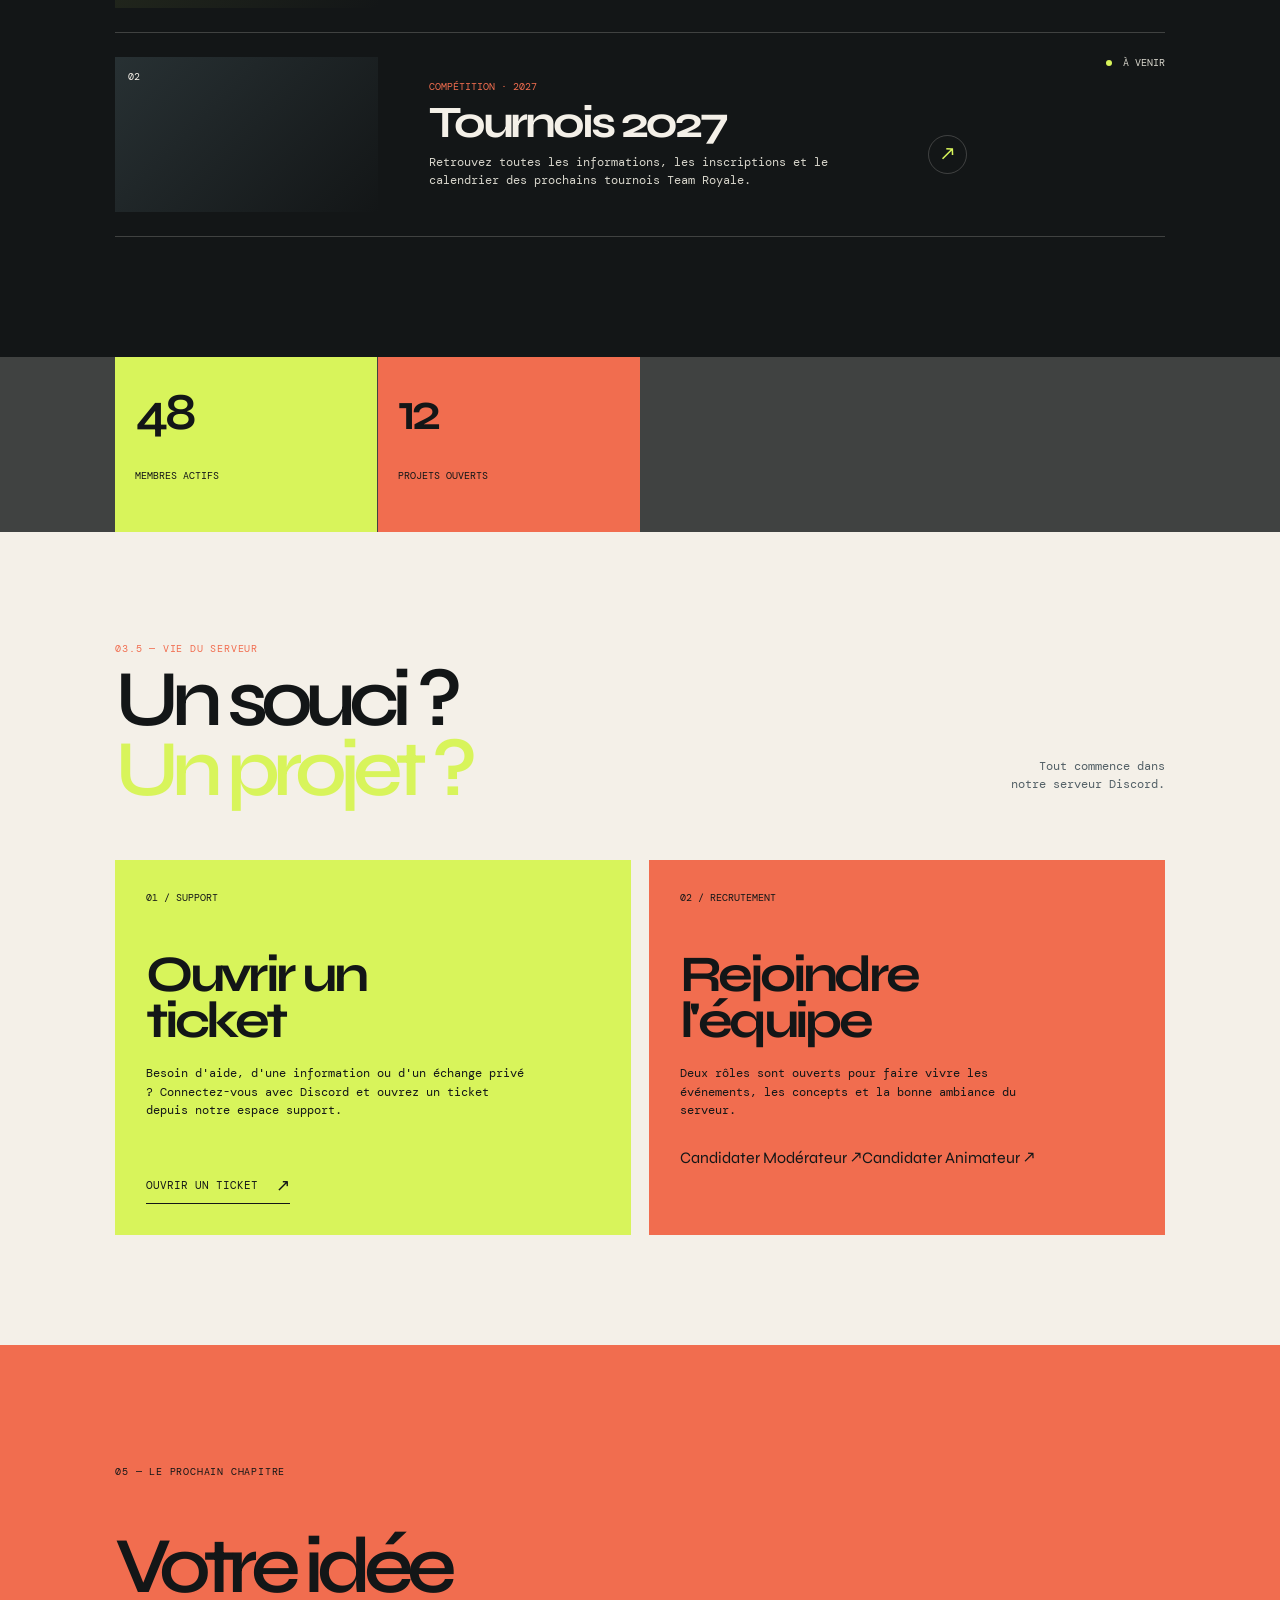
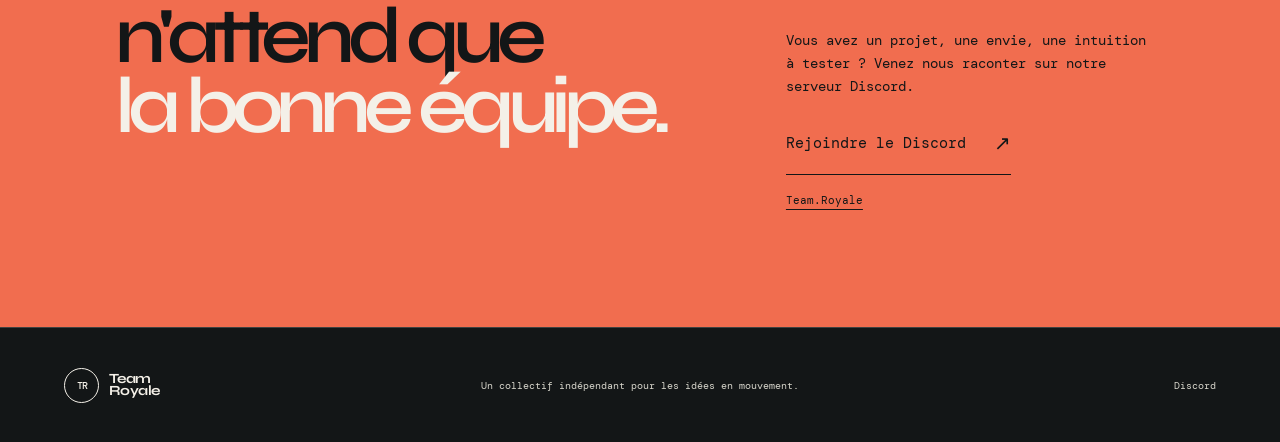
==== commit 435fa127: "modif" ====
--- a/acceuil.html
+++ b/acceuil.html
@@ -27,9 +27,15 @@
         <section class="hero">
             <div class="hero-layout">
                 <div class="hero-copy">
-                    <p class="hero-index">01 — Manifesto</p>
+                    <p class="hero-index">01 — Accueil</p>
                     <h1>Notre<br><i>Communauté</i></h1>
-                    <p class="hero-text">Team Royale est un terrain d'expérimentation pour les idées qui méritent plus qu'un simple post-it. Nous créons, partageons et avançons en équipe.</p>
+                    <p class="hero-text">Team Royale est une Communauté Discord qui organise des concepts sur des jeux:
+                        - Loups-Garous Minecraft (En Collab avec le Dev du Plugin) | MAFIA sur Minecraft
+                        - Survie Minecraft: Java & Bedrock (RP et non RP)
+                        - Among Us (Chat de Proximité ou Voc Discord), Sessions Modés, des Concepts Vanilla pour Youtube.
+                        - Évents Gartic Phone, ainsi que des jeux en lignes
+                        - Jeux FPS: Valorant, CS2, FragPunk
+                        - Serveur Privé sur Roblox.</p>
                     <a class="underlined-link" href="#projets">Voir ce qui avance <span>↓</span></a>
                 </div>
                 <div class="hero-visual" role="img" aria-label="Composition abstraite aux couleurs de Team Royale">
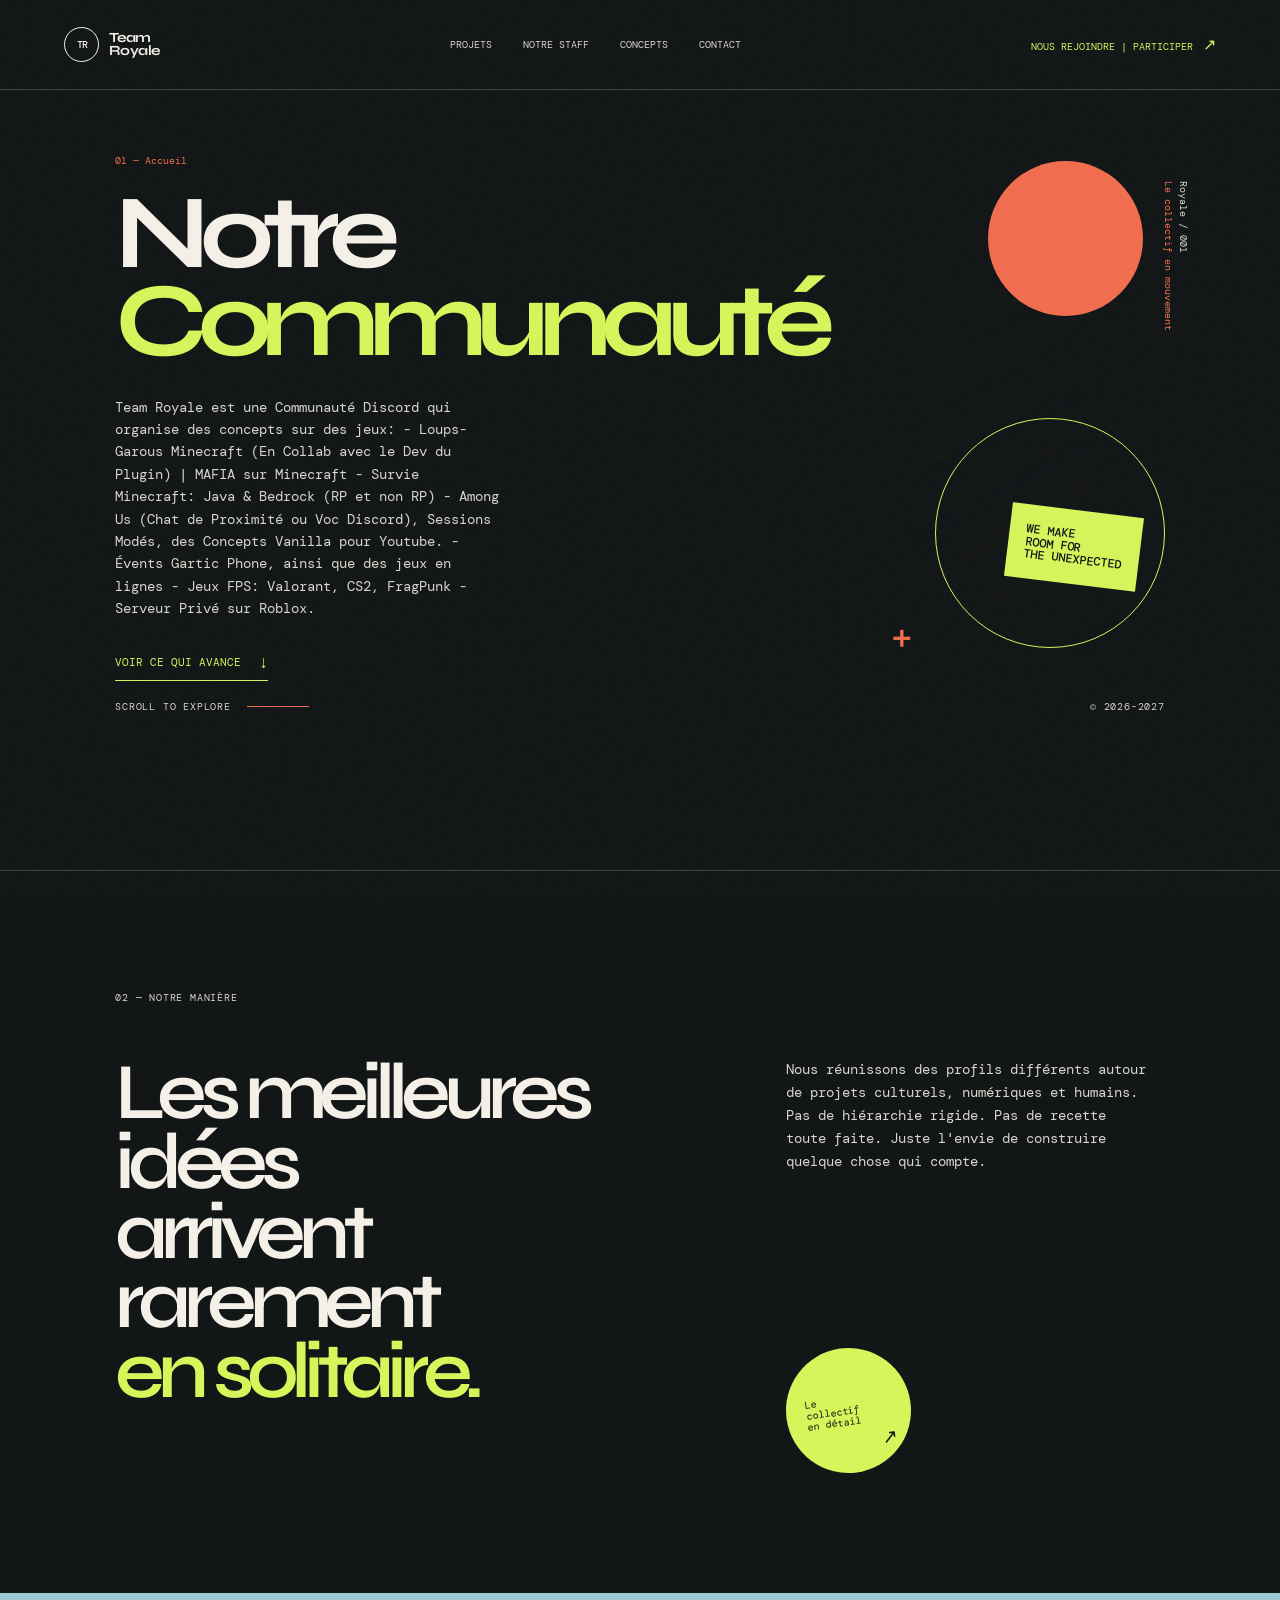
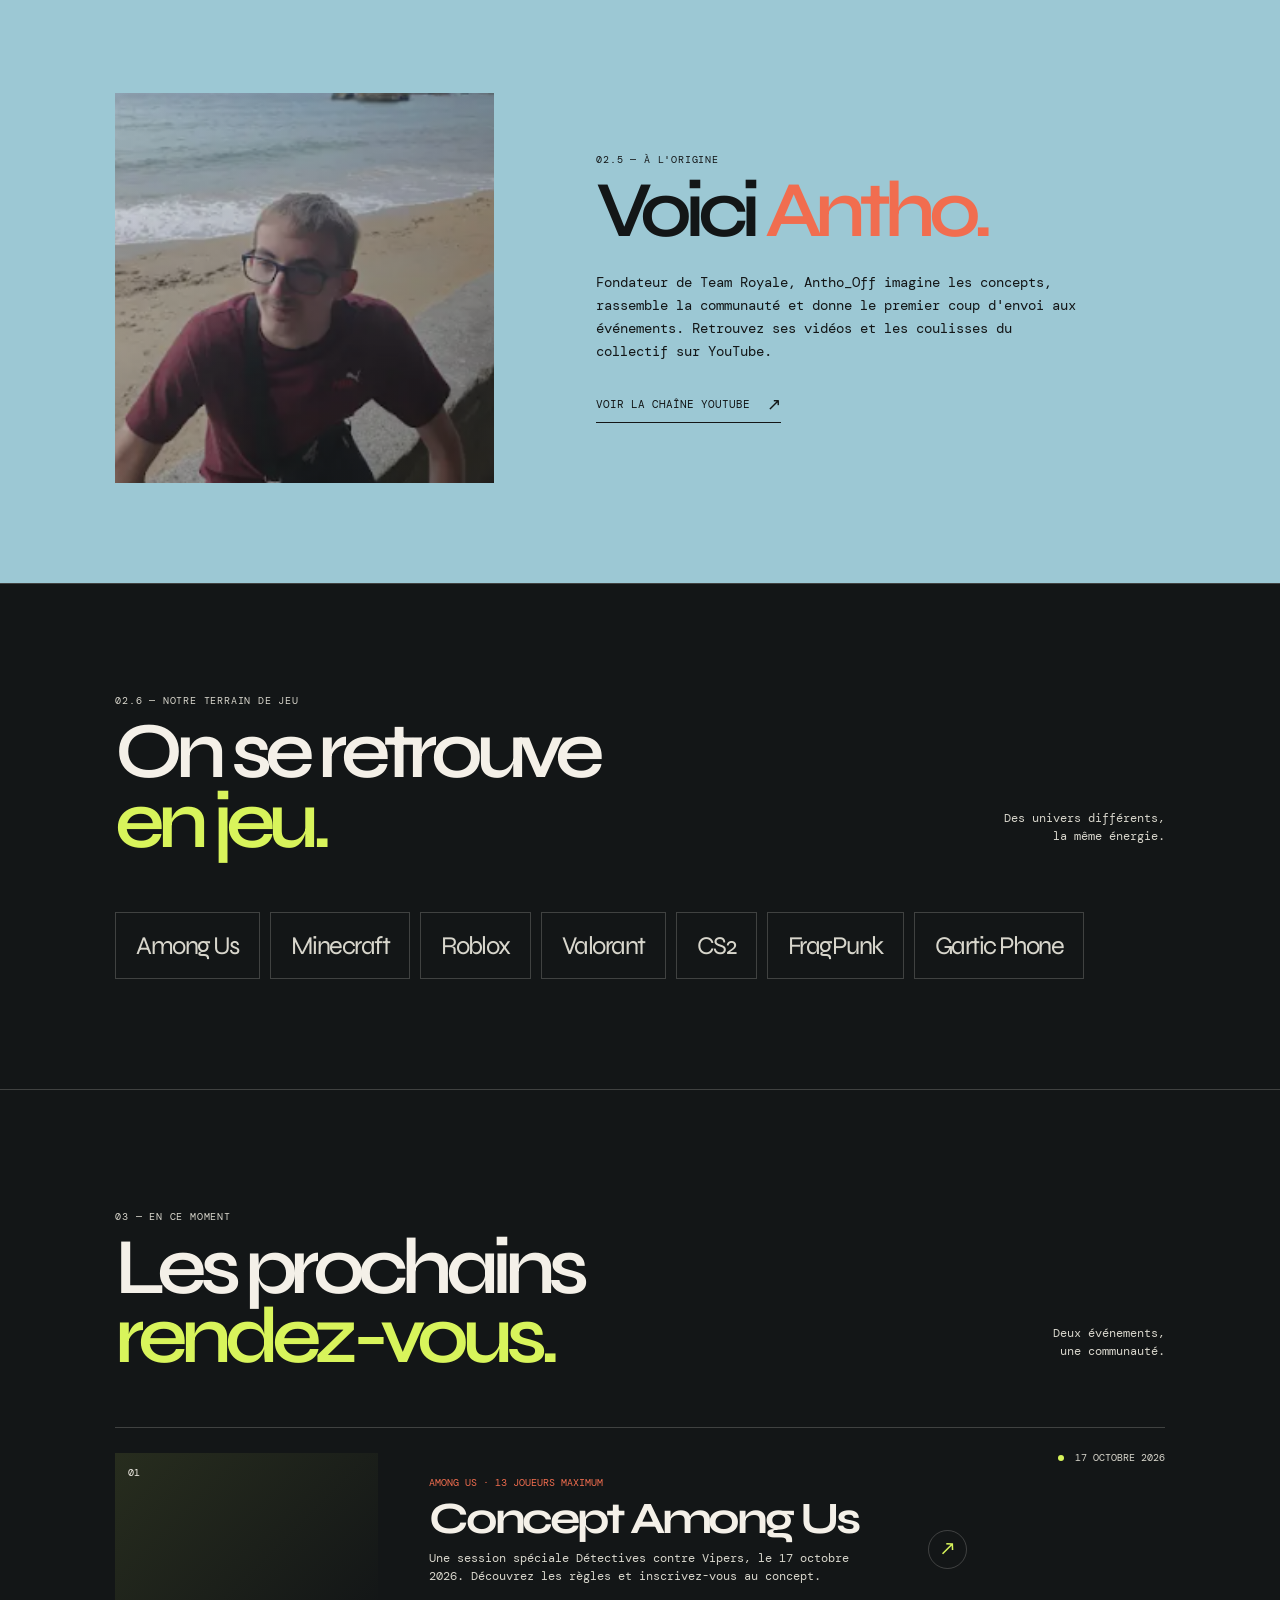
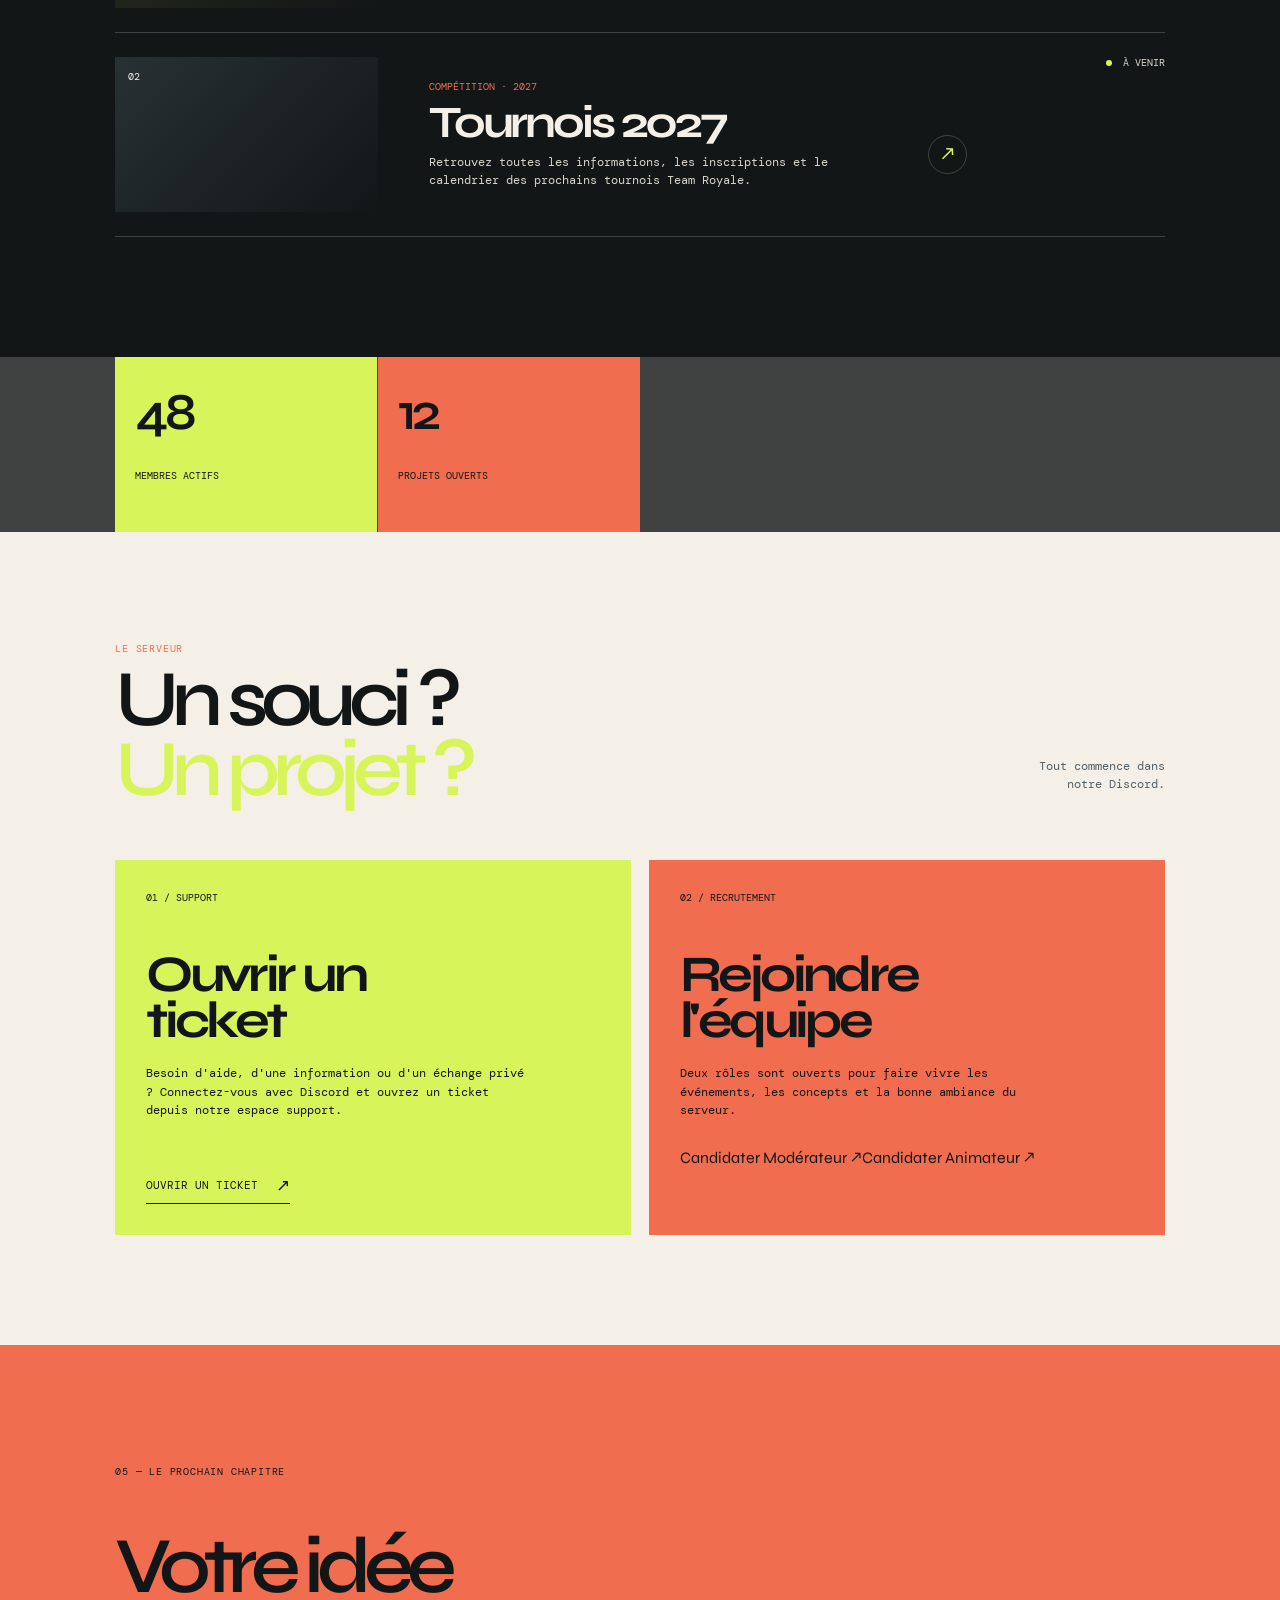
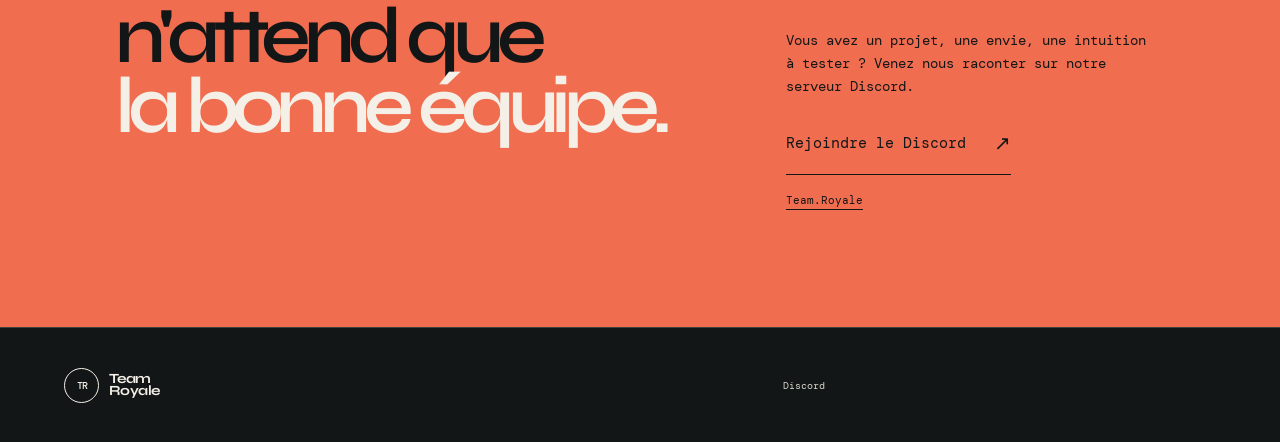
==== commit 4b2ddcb8: "pause mange" ====
--- a/acceuil.html
+++ b/acceuil.html
@@ -107,8 +107,8 @@
 
         <section class="discord-tools" aria-labelledby="discord-title">
             <div class="section-head">
-                <div><p class="label">03.5 — Vie du serveur</p><h2 id="discord-title">Un souci ?<br><i>Un projet ?</i></h2></div>
-                <p>Tout commence dans<br>notre serveur Discord.</p>
+                <div><p class="label">Le Serveur</p><h2 id="discord-title">Un souci ?<br><i>Un projet ?</i></h2></div>
+                <p>Tout commence dans<br>notre Discord.</p>
             </div>
             <div class="tools-grid">
                 <article class="tool-card tool-support">
@@ -137,7 +137,6 @@
 
     <footer class="footer">
         <a class="logo" href="#accueil"><span>TR</span><b>Team<br>Royale</b></a>
-        <p>Un collectif indépendant pour les idées en mouvement.</p>
         <div class="footer-links"><a href="https://discord.com/invite/ad7aMevNMx" target="_blank" rel="noopener noreferrer">Discord</a></div>
     </footer>
 </body>
